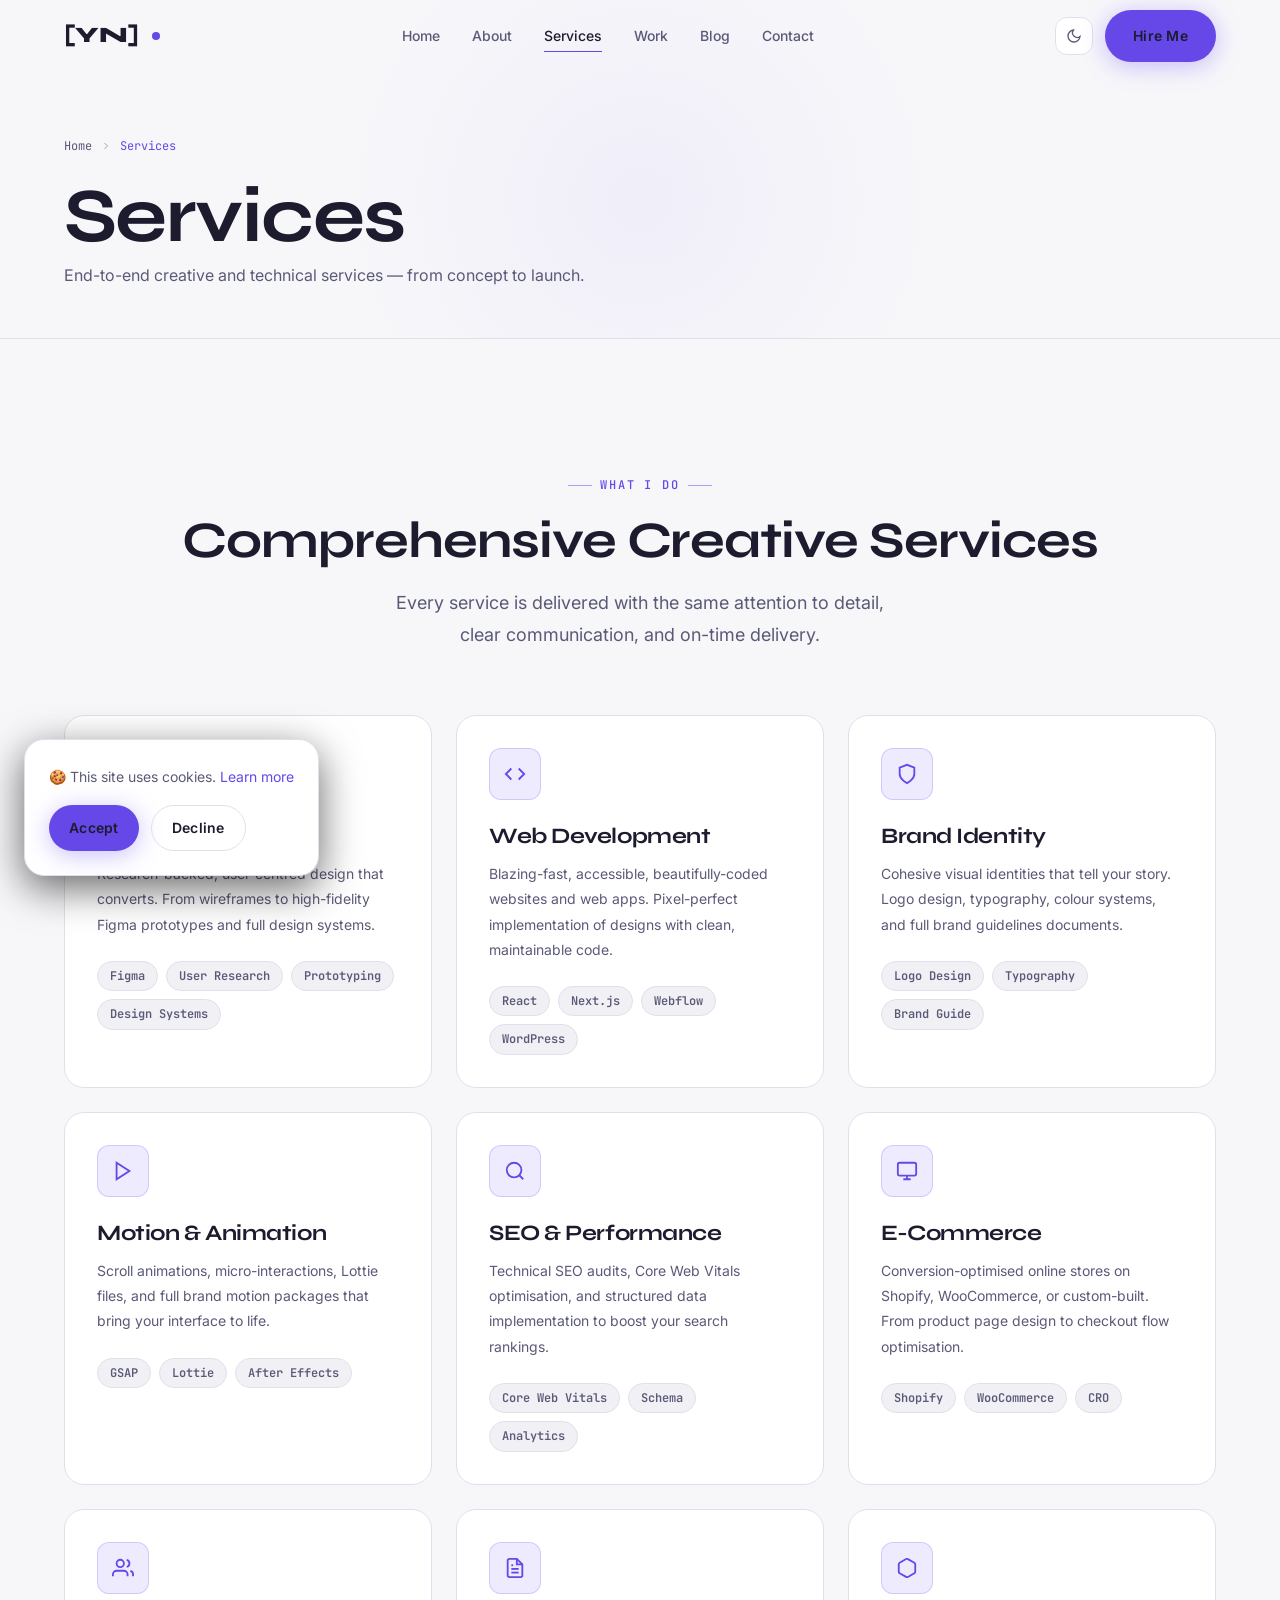
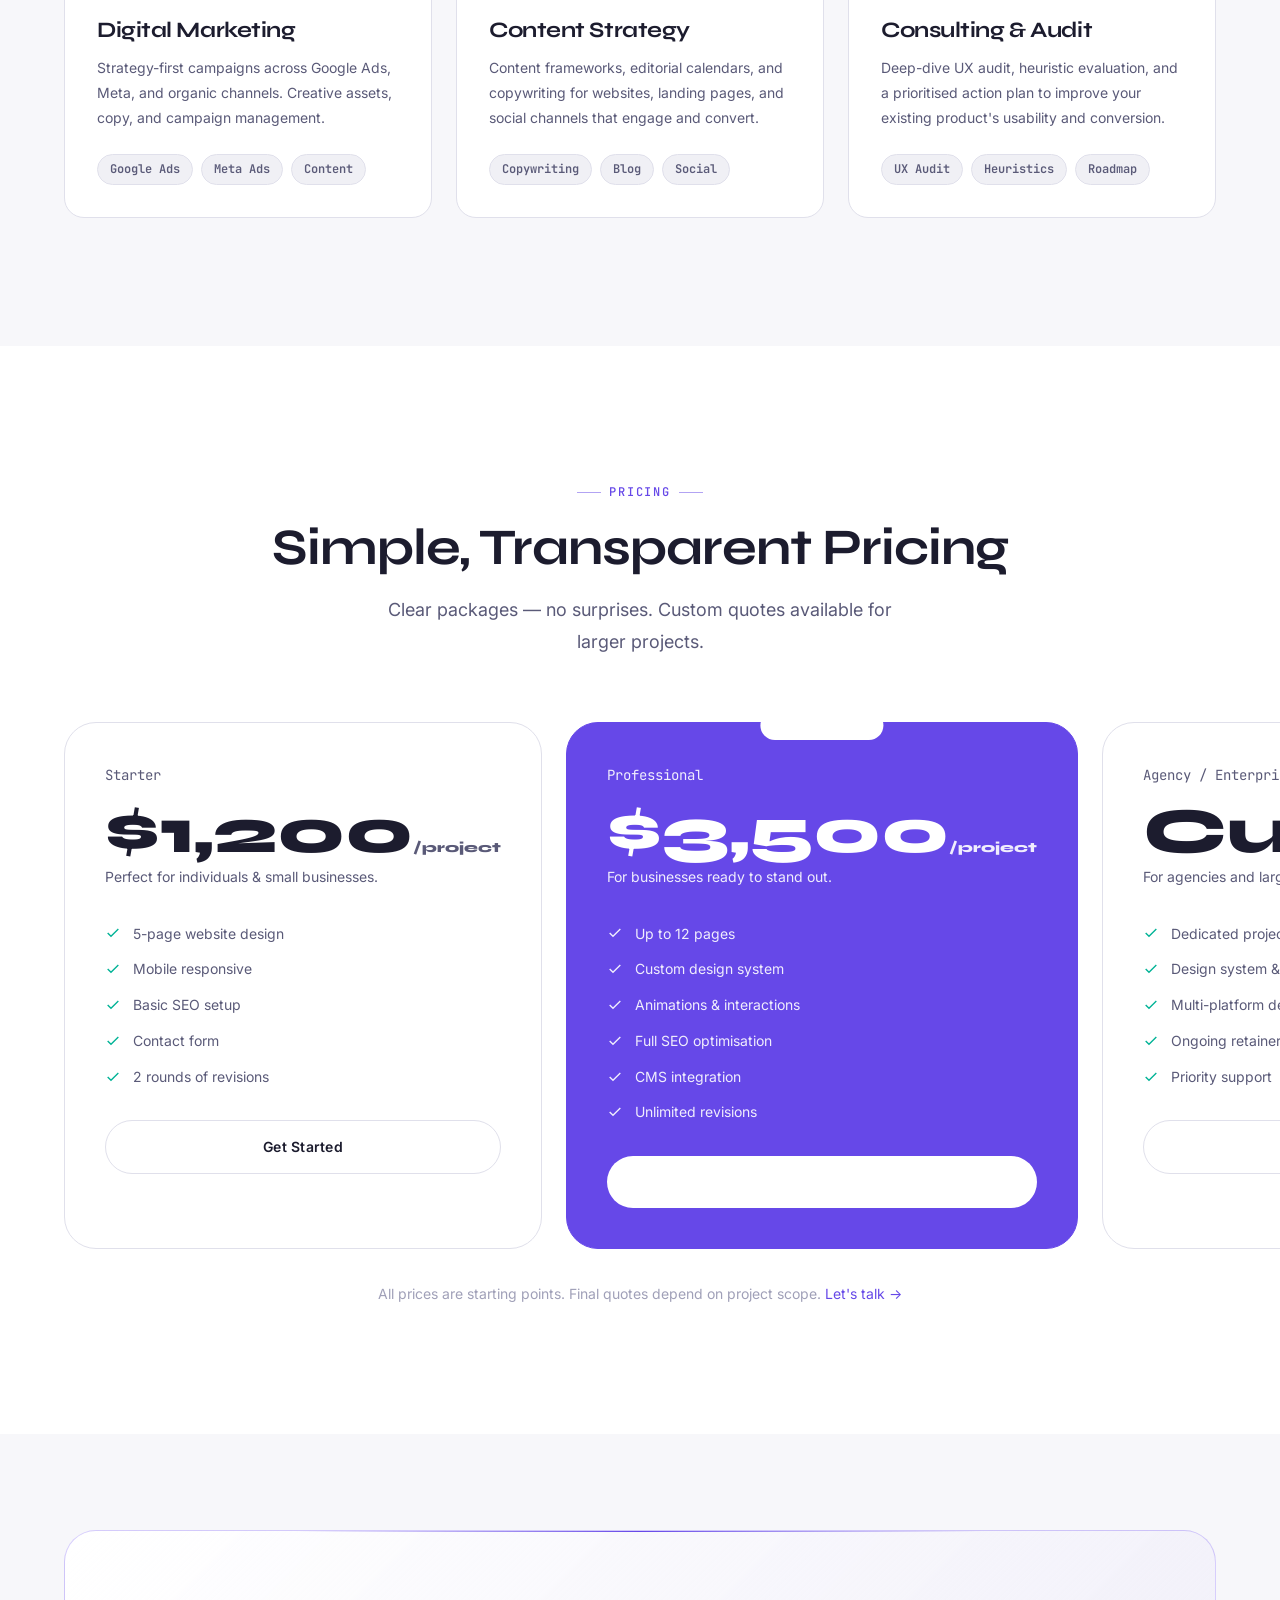
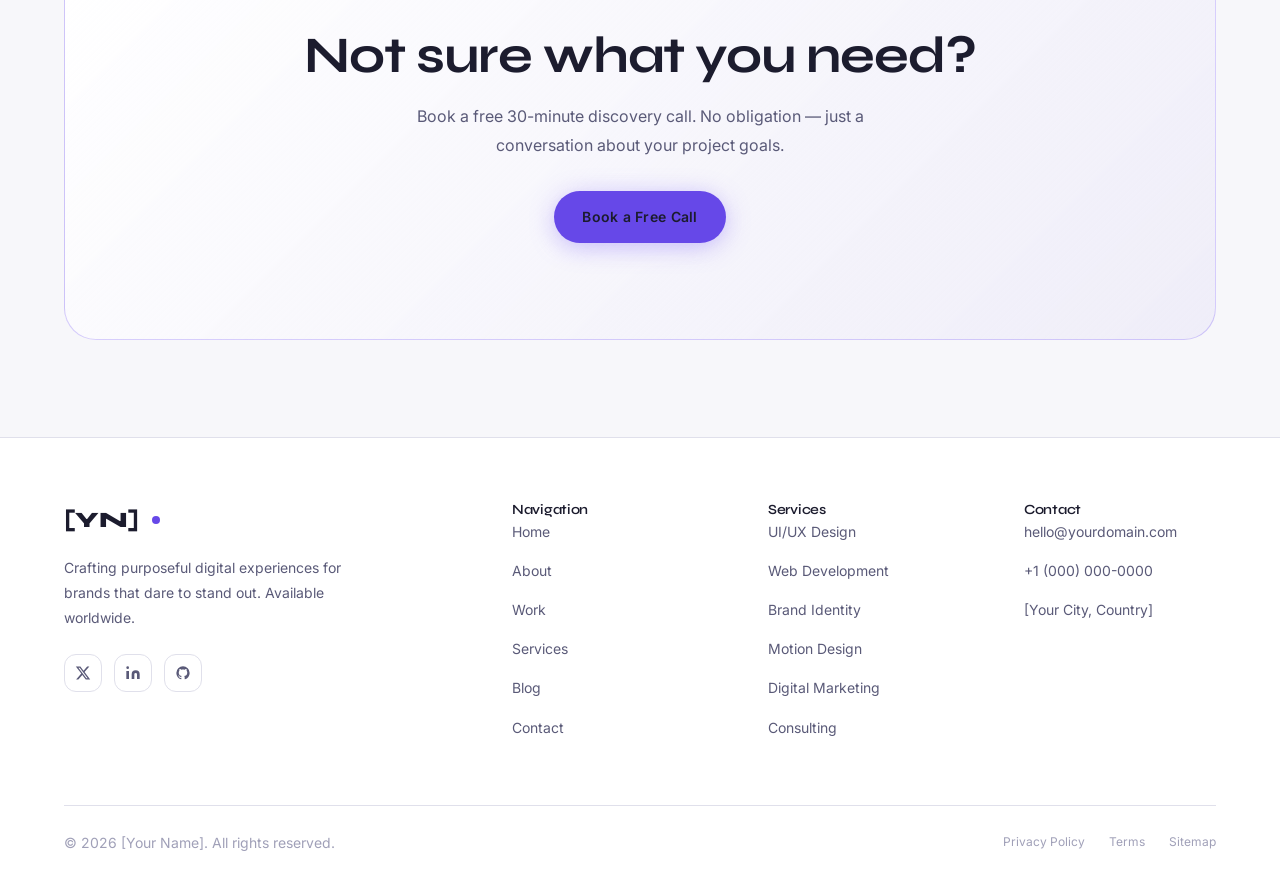
==== portfolio-pro-template/services.html @ 68555984 "initial web" ====
<!DOCTYPE html>
<html lang="en" data-theme="default">
<head>
  <meta charset="UTF-8" />
  <meta name="viewport" content="width=device-width, initial-scale=1.0" />
  <meta name="theme-color" content="#0C0C0F" />
  <link rel="icon" type="image/png" href="assets/images/logo/favicon.png" />
  <link rel="preconnect" href="https://fonts.googleapis.com" />
  <link rel="preconnect" href="https://fonts.gstatic.com" crossorigin />
  <link rel="stylesheet" href="https://fonts.googleapis.com/css2?family=Syne:wght@400;500;600;700;800&family=Inter:wght@300;400;500;600&family=JetBrains+Mono:wght@400;500&display=swap" />
  <link rel="stylesheet" href="assets/css/style.css" />
  <link rel="stylesheet" href="assets/css/animations.css" />
  <link rel="stylesheet" href="assets/css/dark-mode.css" />
  <link rel="stylesheet" href="assets/css/themes.css" />
  <link rel="stylesheet" href="assets/css/responsive.css" />
  <meta name="description" content="Explore the design and development services offered by [Your Name], including UI/UX, web development, branding, and more." />
  <title>Services — [Your Name] | Freelance Designer</title>
</head>
<body>
  <!-- ══ PRELOADER ══ -->
  <div id="preloader" aria-hidden="true">
    <div class="preloader-inner">
      <div class="preloader-logo">[YN]<span style="color:var(--clr-accent)">.</span></div>
      <div class="preloader-bar-wrap"><div class="preloader-bar"></div></div>
    </div>
  </div>
  <div class="cursor-dot" aria-hidden="true"></div>
  <div class="cursor-ring" aria-hidden="true"></div>
  <!-- ══ NAVBAR ══ -->
  <header id="navbar" role="banner">
    <div class="container nav-inner">
      <a href="index.html" class="nav-logo" aria-label="Home">
        <img src="assets/images/logo/logo.svg" alt="Logo" onerror="this.style.display='none'" />[YN]<span class="logo-dot"></span>
      </a>
      <nav class="nav-links" aria-label="Primary">
        <a href="index.html">Home</a>
        <a href="about.html">About</a>
        <a href="services.html" class="active">Services</a>
        <a href="projects.html">Work</a>
        <a href="blog.html">Blog</a>
        <a href="contact.html">Contact</a>
      </nav>
      <div class="nav-actions">
        <button class="theme-icon-btn" aria-label="Toggle dark mode" data-darkmode-toggle>
          <svg class="icon-sun" viewBox="0 0 24 24" fill="none" stroke="currentColor" stroke-width="2"><circle cx="12" cy="12" r="5"/><path d="M12 1v2M12 21v2M4.22 4.22l1.42 1.42M18.36 18.36l1.42 1.42M1 12h2M21 12h2M4.22 19.78l1.42-1.42M18.36 5.64l1.42-1.42"/></svg>
          <svg class="icon-moon" viewBox="0 0 24 24" fill="none" stroke="currentColor" stroke-width="2"><path d="M21 12.79A9 9 0 1111.21 3 7 7 0 0021 12.79z"/></svg>
        </button>
        <a href="contact.html" class="btn btn-primary">Hire Me</a>
        <button class="nav-hamburger" aria-label="Toggle menu" aria-expanded="false"><span></span><span></span><span></span></button>
      </div>
    </div>
  </header>
  <nav class="nav-mobile" aria-label="Mobile">
    <a href="index.html">Home</a><a href="about.html">About</a><a href="services.html">Services</a><a href="projects.html">Work</a><a href="blog.html">Blog</a><a href="contact.html">Contact</a>
    <a href="contact.html" class="btn btn-primary mt-4">Hire Me →</a>
  </nav>
  <main id="main-content">
    <section class="page-header"><div class="container page-header-inner">
      <div class="breadcrumb"><a href="index.html">Home</a><svg width="12" height="12" viewBox="0 0 24 24" fill="none" stroke="currentColor" stroke-width="2"><path d="M9 18l6-6-6-6"/></svg><span>Services</span></div>
      <h1 data-animate="fade-up">Services</h1>
      <p data-animate="fade-up" data-delay="100">End-to-end creative and technical services — from concept to launch.</p>
    </div></section>

    <section class="section"><div class="container">
      <div class="section-header" data-animate="fade-up">
        <div class="eyebrow">What I Do</div>
        <h2>Comprehensive Creative Services</h2>
        <p>Every service is delivered with the same attention to detail, clear communication, and on-time delivery.</p>
      </div>

      <div class="services-grid" data-stagger>
        <!-- Service 1 -->
        <div class="service-card">
          <div class="service-icon"><svg viewBox="0 0 24 24" fill="none" stroke="currentColor" stroke-width="2"><rect x="3" y="3" width="18" height="18" rx="2"/><path d="M3 9h18M9 21V9"/></svg></div>
          <h3>UI/UX Design</h3>
          <p>Research-backed, user-centred design that converts. From wireframes to high-fidelity Figma prototypes and full design systems.</p>
          <div class="service-tech-list"><span class="badge">Figma</span><span class="badge">User Research</span><span class="badge">Prototyping</span><span class="badge">Design Systems</span></div>
        </div>
        <!-- Service 2 -->
        <div class="service-card">
          <div class="service-icon"><svg viewBox="0 0 24 24" fill="none" stroke="currentColor" stroke-width="2"><polyline points="16 18 22 12 16 6"/><polyline points="8 6 2 12 8 18"/></svg></div>
          <h3>Web Development</h3>
          <p>Blazing-fast, accessible, beautifully-coded websites and web apps. Pixel-perfect implementation of designs with clean, maintainable code.</p>
          <div class="service-tech-list"><span class="badge">React</span><span class="badge">Next.js</span><span class="badge">Webflow</span><span class="badge">WordPress</span></div>
        </div>
        <!-- Service 3 -->
        <div class="service-card">
          <div class="service-icon"><svg viewBox="0 0 24 24" fill="none" stroke="currentColor" stroke-width="2"><path d="M12 22s8-4 8-10V5l-8-3-8 3v7c0 6 8 10 8 10z"/></svg></div>
          <h3>Brand Identity</h3>
          <p>Cohesive visual identities that tell your story. Logo design, typography, colour systems, and full brand guidelines documents.</p>
          <div class="service-tech-list"><span class="badge">Logo Design</span><span class="badge">Typography</span><span class="badge">Brand Guide</span></div>
        </div>
        <!-- Service 4 -->
        <div class="service-card">
          <div class="service-icon"><svg viewBox="0 0 24 24" fill="none" stroke="currentColor" stroke-width="2"><polygon points="5 3 19 12 5 21 5 3"/></svg></div>
          <h3>Motion &amp; Animation</h3>
          <p>Scroll animations, micro-interactions, Lottie files, and full brand motion packages that bring your interface to life.</p>
          <div class="service-tech-list"><span class="badge">GSAP</span><span class="badge">Lottie</span><span class="badge">After Effects</span></div>
        </div>
        <!-- Service 5 -->
        <div class="service-card">
          <div class="service-icon"><svg viewBox="0 0 24 24" fill="none" stroke="currentColor" stroke-width="2"><circle cx="11" cy="11" r="8"/><line x1="21" y1="21" x2="16.65" y2="16.65"/></svg></div>
          <h3>SEO &amp; Performance</h3>
          <p>Technical SEO audits, Core Web Vitals optimisation, and structured data implementation to boost your search rankings.</p>
          <div class="service-tech-list"><span class="badge">Core Web Vitals</span><span class="badge">Schema</span><span class="badge">Analytics</span></div>
        </div>
        <!-- Service 6 -->
        <div class="service-card">
          <div class="service-icon"><svg viewBox="0 0 24 24" fill="none" stroke="currentColor" stroke-width="2"><rect x="2" y="3" width="20" height="14" rx="2"/><line x1="8" y1="21" x2="16" y2="21"/><line x1="12" y1="17" x2="12" y2="21"/></svg></div>
          <h3>E-Commerce</h3>
          <p>Conversion-optimised online stores on Shopify, WooCommerce, or custom-built. From product page design to checkout flow optimisation.</p>
          <div class="service-tech-list"><span class="badge">Shopify</span><span class="badge">WooCommerce</span><span class="badge">CRO</span></div>
        </div>
        <!-- Service 7 -->
        <div class="service-card">
          <div class="service-icon"><svg viewBox="0 0 24 24" fill="none" stroke="currentColor" stroke-width="2"><path d="M17 21v-2a4 4 0 00-4-4H5a4 4 0 00-4 4v2"/><circle cx="9" cy="7" r="4"/><path d="M23 21v-2a4 4 0 00-3-3.87"/><path d="M16 3.13a4 4 0 010 7.75"/></svg></div>
          <h3>Digital Marketing</h3>
          <p>Strategy-first campaigns across Google Ads, Meta, and organic channels. Creative assets, copy, and campaign management.</p>
          <div class="service-tech-list"><span class="badge">Google Ads</span><span class="badge">Meta Ads</span><span class="badge">Content</span></div>
        </div>
        <!-- Service 8 -->
        <div class="service-card">
          <div class="service-icon"><svg viewBox="0 0 24 24" fill="none" stroke="currentColor" stroke-width="2"><path d="M14 2H6a2 2 0 00-2 2v16a2 2 0 002 2h12a2 2 0 002-2V8z"/><polyline points="14 2 14 8 20 8"/><line x1="16" y1="13" x2="8" y2="13"/><line x1="16" y1="17" x2="8" y2="17"/><polyline points="10 9 9 9 8 9"/></svg></div>
          <h3>Content Strategy</h3>
          <p>Content frameworks, editorial calendars, and copywriting for websites, landing pages, and social channels that engage and convert.</p>
          <div class="service-tech-list"><span class="badge">Copywriting</span><span class="badge">Blog</span><span class="badge">Social</span></div>
        </div>
        <!-- Service 9 -->
        <div class="service-card">
          <div class="service-icon"><svg viewBox="0 0 24 24" fill="none" stroke="currentColor" stroke-width="2"><path d="M21 16V8a2 2 0 00-1-1.73l-7-4a2 2 0 00-2 0l-7 4A2 2 0 003 8v8a2 2 0 001 1.73l7 4a2 2 0 002 0l7-4A2 2 0 0021 16z"/></svg></div>
          <h3>Consulting &amp; Audit</h3>
          <p>Deep-dive UX audit, heuristic evaluation, and a prioritised action plan to improve your existing product's usability and conversion.</p>
          <div class="service-tech-list"><span class="badge">UX Audit</span><span class="badge">Heuristics</span><span class="badge">Roadmap</span></div>
        </div>
      </div>
    </div></section>

    <!-- Pricing -->
    <section class="section" style="background:var(--clr-surface);" aria-labelledby="pricing-heading">
      <div class="container">
        <div class="section-header" data-animate="fade-up">
          <div class="eyebrow">Pricing</div>
          <h2 id="pricing-heading">Simple, Transparent Pricing</h2>
          <p>Clear packages — no surprises. Custom quotes available for larger projects.</p>
        </div>
        <div class="pricing-grid" data-stagger>
          <!-- Starter -->
          <div class="pricing-card">
            <p class="pricing-plan">Starter</p>
            <div class="price">$1,200<span class="price-period">/project</span></div>
            <p class="price-desc">Perfect for individuals &amp; small businesses.</p>
            <ul class="pricing-features">
              <li class="pricing-feature"><svg viewBox="0 0 24 24" fill="none" stroke="currentColor" stroke-width="2"><polyline points="20 6 9 17 4 12"/></svg>5-page website design</li>
              <li class="pricing-feature"><svg viewBox="0 0 24 24" fill="none" stroke="currentColor" stroke-width="2"><polyline points="20 6 9 17 4 12"/></svg>Mobile responsive</li>
              <li class="pricing-feature"><svg viewBox="0 0 24 24" fill="none" stroke="currentColor" stroke-width="2"><polyline points="20 6 9 17 4 12"/></svg>Basic SEO setup</li>
              <li class="pricing-feature"><svg viewBox="0 0 24 24" fill="none" stroke="currentColor" stroke-width="2"><polyline points="20 6 9 17 4 12"/></svg>Contact form</li>
              <li class="pricing-feature"><svg viewBox="0 0 24 24" fill="none" stroke="currentColor" stroke-width="2"><polyline points="20 6 9 17 4 12"/></svg>2 rounds of revisions</li>
            </ul>
            <a href="contact.html" class="btn btn-secondary w-full" style="justify-content:center;">Get Started</a>
          </div>
          <!-- Pro (featured) -->
          <div class="pricing-card pricing-card--featured">
            <span class="pricing-badge-popular">Most Popular</span>
            <p class="pricing-plan">Professional</p>
            <div class="price">$3,500<span class="price-period">/project</span></div>
            <p class="price-desc">For businesses ready to stand out.</p>
            <ul class="pricing-features">
              <li class="pricing-feature"><svg viewBox="0 0 24 24" fill="none" stroke="currentColor" stroke-width="2"><polyline points="20 6 9 17 4 12"/></svg>Up to 12 pages</li>
              <li class="pricing-feature"><svg viewBox="0 0 24 24" fill="none" stroke="currentColor" stroke-width="2"><polyline points="20 6 9 17 4 12"/></svg>Custom design system</li>
              <li class="pricing-feature"><svg viewBox="0 0 24 24" fill="none" stroke="currentColor" stroke-width="2"><polyline points="20 6 9 17 4 12"/></svg>Animations &amp; interactions</li>
              <li class="pricing-feature"><svg viewBox="0 0 24 24" fill="none" stroke="currentColor" stroke-width="2"><polyline points="20 6 9 17 4 12"/></svg>Full SEO optimisation</li>
              <li class="pricing-feature"><svg viewBox="0 0 24 24" fill="none" stroke="currentColor" stroke-width="2"><polyline points="20 6 9 17 4 12"/></svg>CMS integration</li>
              <li class="pricing-feature"><svg viewBox="0 0 24 24" fill="none" stroke="currentColor" stroke-width="2"><polyline points="20 6 9 17 4 12"/></svg>Unlimited revisions</li>
            </ul>
            <a href="contact.html" class="btn w-full" style="background:#fff;color:var(--clr-accent);justify-content:center;">Get Started</a>
          </div>
          <!-- Agency -->
          <div class="pricing-card">
            <p class="pricing-plan">Agency / Enterprise</p>
            <div class="price">Custom</div>
            <p class="price-desc">For agencies and large-scale projects.</p>
            <ul class="pricing-features">
              <li class="pricing-feature"><svg viewBox="0 0 24 24" fill="none" stroke="currentColor" stroke-width="2"><polyline points="20 6 9 17 4 12"/></svg>Dedicated project team</li>
              <li class="pricing-feature"><svg viewBox="0 0 24 24" fill="none" stroke="currentColor" stroke-width="2"><polyline points="20 6 9 17 4 12"/></svg>Design system &amp; docs</li>
              <li class="pricing-feature"><svg viewBox="0 0 24 24" fill="none" stroke="currentColor" stroke-width="2"><polyline points="20 6 9 17 4 12"/></svg>Multi-platform delivery</li>
              <li class="pricing-feature"><svg viewBox="0 0 24 24" fill="none" stroke="currentColor" stroke-width="2"><polyline points="20 6 9 17 4 12"/></svg>Ongoing retainer option</li>
              <li class="pricing-feature"><svg viewBox="0 0 24 24" fill="none" stroke="currentColor" stroke-width="2"><polyline points="20 6 9 17 4 12"/></svg>Priority support</li>
            </ul>
            <a href="contact.html" class="btn btn-secondary w-full" style="justify-content:center;">Contact Me</a>
          </div>
        </div>
        <p style="text-align:center;font-size:.875rem;color:var(--clr-text-faint);margin-top:2rem;">All prices are starting points. Final quotes depend on project scope. <a href="contact.html" style="color:var(--clr-accent);">Let's talk →</a></p>
      </div>
    </section>

    <section class="cta-section"><div class="container"><div class="cta-box" data-animate="fade-scale">
      <h2>Not sure what you need?</h2>
      <p>Book a free 30-minute discovery call. No obligation — just a conversation about your project goals.</p>
      <div class="btn-group" style="justify-content:center;"><a href="contact.html" class="btn btn-primary">Book a Free Call</a></div>
    </div></div></section>
  </main>
  <!-- ══ FOOTER ══ -->
  <footer role="contentinfo">
    <div class="container">
      <div class="footer-main">
        <div class="footer-brand">
          <a href="index.html" class="nav-logo" style="margin-bottom:.5rem;">[YN]<span class="logo-dot"></span></a>
          <p>Crafting purposeful digital experiences for brands that dare to stand out. Available worldwide.</p>
          <div class="footer-social">
            <a href="#" class="social-link" aria-label="Twitter"><svg viewBox="0 0 24 24" fill="currentColor"><path d="M18.244 2.25h3.308l-7.227 8.26 8.502 11.24H16.17l-5.214-6.817L4.99 21.75H1.68l7.73-8.835L1.254 2.25H8.08l4.713 6.231zm-1.161 17.52h1.833L7.084 4.126H5.117z"/></svg></a>
            <a href="#" class="social-link" aria-label="LinkedIn"><svg viewBox="0 0 24 24" fill="currentColor"><path d="M16 8a6 6 0 016 6v7h-4v-7a2 2 0 00-2-2 2 2 0 00-2 2v7h-4v-7a6 6 0 016-6zM2 9h4v12H2z"/><circle cx="4" cy="4" r="2"/></svg></a>
            <a href="#" class="social-link" aria-label="GitHub"><svg viewBox="0 0 24 24" fill="currentColor"><path d="M12 2A10 10 0 002 12c0 4.42 2.87 8.17 6.84 9.5.5.08.66-.23.66-.5v-1.69c-2.77.6-3.36-1.34-3.36-1.34-.46-1.16-1.11-1.47-1.11-1.47-.91-.62.07-.6.07-.6 1 .07 1.53 1.03 1.53 1.03.87 1.52 2.34 1.07 2.91.83.09-.65.35-1.09.63-1.34-2.22-.25-4.55-1.11-4.55-4.92 0-1.11.38-2 1.03-2.71-.1-.25-.45-1.29.1-2.64 0 0 .84-.27 2.75 1.02.79-.22 1.65-.33 2.5-.33.85 0 1.71.11 2.5.33 1.91-1.29 2.75-1.02 2.75-1.02.55 1.35.2 2.39.1 2.64.65.71 1.03 1.6 1.03 2.71 0 3.82-2.34 4.66-4.57 4.91.36.31.69.92.69 1.85V21c0 .27.16.59.67.5C19.14 20.16 22 16.42 22 12A10 10 0 0012 2z"/></svg></a>
          </div>
        </div>
        <div class="footer-col"><h4>Navigation</h4><ul class="footer-links">
          <li><a href="index.html">Home</a></li><li><a href="about.html">About</a></li>
          <li><a href="projects.html">Work</a></li><li><a href="services.html">Services</a></li>
          <li><a href="blog.html">Blog</a></li><li><a href="contact.html">Contact</a></li>
        </ul></div>
        <div class="footer-col"><h4>Services</h4><ul class="footer-links">
          <li><a href="services.html">UI/UX Design</a></li><li><a href="services.html">Web Development</a></li>
          <li><a href="services.html">Brand Identity</a></li><li><a href="services.html">Motion Design</a></li>
          <li><a href="services.html">Digital Marketing</a></li><li><a href="services.html">Consulting</a></li>
        </ul></div>
        <div class="footer-col"><h4>Contact</h4><ul class="footer-links">
          <li><a href="mailto:hello@yourdomain.com">hello@yourdomain.com</a></li>
          <li><a href="tel:+10000000000">+1 (000) 000-0000</a></li>
          <li><a href="#">[Your City, Country]</a></li>
        </ul></div>
      </div>
      <div class="footer-bottom">
        <p>&copy; <span id="footer-year"></span> [Your Name]. All rights reserved.</p>
        <div class="footer-bottom-links"><a href="#">Privacy Policy</a><a href="#">Terms</a><a href="#">Sitemap</a></div>
      </div>
    </div>
  </footer>
  <button id="back-to-top" aria-label="Scroll to top"><svg viewBox="0 0 24 24" fill="none" stroke="currentColor" stroke-width="2"><path d="M18 15l-6-6-6 6"/></svg></button>
  <div id="cookie-banner" role="dialog" aria-live="polite">
    <p>🍪 This site uses cookies. <a href="#" style="color:var(--clr-accent)">Learn more</a></p>
    <div class="cookie-actions">
      <button id="cookie-accept" class="btn btn-primary" style="padding:10px 20px;">Accept</button>
      <button id="cookie-reject" class="btn btn-secondary" style="padding:10px 20px;">Decline</button>
    </div>
  </div>
  <script src="assets/js/darkmode.js"></script>
  <script src="assets/js/main.js"></script>
  <script src="assets/js/portfolio-filter.js"></script>
  <script src="assets/js/slider.js"></script>
  <script src="assets/js/contact-form.js"></script>
  <script>document.getElementById('footer-year').textContent = new Date().getFullYear();</script>
</body>
</html>
---- portfolio-pro-template/assets/css/style.css ----
/* ============================================================
   PORTFOLIO PRO TEMPLATE — style.css
   Core styles: variables, reset, layout, components, sections
   ============================================================ */

/* ── Google Fonts import ── */
@import url('https://fonts.googleapis.com/css2?family=Syne:wght@400;500;600;700;800&family=Inter:wght@300;400;500;600&family=JetBrains+Mono:wght@400;500&display=swap');

/* ── CSS Custom Properties (Design Tokens) ── */
:root {
  /* Brand Palette */
  --clr-bg:          #0C0C0F;
  --clr-surface:     #131317;
  --clr-surface-2:   #1A1A20;
  --clr-border:      #242430;
  --clr-accent:      #7B5EF6;
  --clr-accent-2:    #5BE8C8;
  --clr-accent-glow: rgba(123, 94, 246, 0.25);
  --clr-text:        #E8E8F0;
  --clr-text-muted:  #7A7A90;
  --clr-text-faint:  #3E3E52;
  --clr-white:       #FFFFFF;

  /* Typography */
  --font-display: 'Syne', sans-serif;
  --font-body:    'Inter', sans-serif;
  --font-mono:    'JetBrains Mono', monospace;

  /* Type Scale */
  --fs-xs:   0.75rem;
  --fs-sm:   0.875rem;
  --fs-base: 1rem;
  --fs-md:   1.125rem;
  --fs-lg:   1.375rem;
  --fs-xl:   1.75rem;
  --fs-2xl:  2.25rem;
  --fs-3xl:  3rem;
  --fs-4xl:  4rem;
  --fs-5xl:  5.5rem;

  /* Spacing */
  --sp-1:  0.25rem;
  --sp-2:  0.5rem;
  --sp-3:  0.75rem;
  --sp-4:  1rem;
  --sp-6:  1.5rem;
  --sp-8:  2rem;
  --sp-10: 2.5rem;
  --sp-12: 3rem;
  --sp-16: 4rem;
  --sp-20: 5rem;
  --sp-24: 6rem;
  --sp-32: 8rem;

  /* Radius */
  --radius-sm: 6px;
  --radius-md: 12px;
  --radius-lg: 20px;
  --radius-xl: 32px;
  --radius-full: 9999px;

  /* Shadows */
  --shadow-sm:    0 1px 3px rgba(0,0,0,.4);
  --shadow-md:    0 4px 16px rgba(0,0,0,.5);
  --shadow-lg:    0 12px 40px rgba(0,0,0,.6);
  --shadow-glow:  0 0 40px var(--clr-accent-glow);
  --shadow-card:  0 2px 0 var(--clr-border), 0 8px 32px rgba(0,0,0,.4);

  /* Transitions */
  --ease-out:   cubic-bezier(0.16, 1, 0.3, 1);
  --ease-in:    cubic-bezier(0.4, 0, 1, 1);
  --ease-inout: cubic-bezier(0.65, 0, 0.35, 1);
  --dur-fast:   150ms;
  --dur-med:    300ms;
  --dur-slow:   500ms;

  /* Layout */
  --max-w:    1200px;
  --max-w-sm: 760px;
  --nav-h:    72px;
}

/* ── Reset & Base ── */
*, *::before, *::after { box-sizing: border-box; margin: 0; padding: 0; }

html {
  scroll-behavior: smooth;
  font-size: 16px;
  -webkit-text-size-adjust: 100%;
}

body {
  background-color: var(--clr-bg);
  color: var(--clr-text);
  font-family: var(--font-body);
  font-size: var(--fs-base);
  line-height: 1.7;
  overflow-x: hidden;
  -webkit-font-smoothing: antialiased;
  -moz-osx-font-smoothing: grayscale;
}

img, video, svg { display: block; max-width: 100%; }
a { color: inherit; text-decoration: none; }
ul, ol { list-style: none; }
button, input, textarea, select { font: inherit; }
button { cursor: pointer; border: none; background: none; }

/* ── Typography Utilities ── */
h1, h2, h3, h4, h5, h6 {
  font-family: var(--font-display);
  font-weight: 700;
  line-height: 1.15;
  letter-spacing: -0.02em;
  color: var(--clr-white);
}

h1 { font-size: clamp(var(--fs-3xl), 6vw, var(--fs-5xl)); }
h2 { font-size: clamp(var(--fs-2xl), 4vw, var(--fs-4xl)); }
h3 { font-size: clamp(var(--fs-xl), 2.5vw, var(--fs-2xl)); }
h4 { font-size: var(--fs-lg); }
h5 { font-size: var(--fs-md); }
h6 { font-size: var(--fs-base); }

p { color: var(--clr-text-muted); line-height: 1.8; }

/* ── Layout Helpers ── */
.container {
  width: 100%;
  max-width: var(--max-w);
  margin-inline: auto;
  padding-inline: var(--sp-6);
}

.container--sm {
  max-width: var(--max-w-sm);
}

.section {
  padding-block: var(--sp-32);
}

.section--sm {
  padding-block: var(--sp-20);
}

.grid-2 {
  display: grid;
  grid-template-columns: repeat(2, 1fr);
  gap: var(--sp-8);
}

.grid-3 {
  display: grid;
  grid-template-columns: repeat(3, 1fr);
  gap: var(--sp-6);
}

.grid-4 {
  display: grid;
  grid-template-columns: repeat(4, 1fr);
  gap: var(--sp-6);
}

.flex { display: flex; }
.flex-center { display: flex; align-items: center; justify-content: center; }
.flex-between { display: flex; align-items: center; justify-content: space-between; }
.flex-gap { display: flex; gap: var(--sp-4); }
.flex-col { display: flex; flex-direction: column; }

.sr-only {
  position: absolute;
  width: 1px; height: 1px;
  padding: 0; margin: -1px;
  overflow: hidden;
  clip: rect(0,0,0,0);
  white-space: nowrap;
  border: 0;
}

/* ── Section Header ── */
.section-header {
  text-align: center;
  margin-bottom: var(--sp-16);
}

.section-header .eyebrow {
  display: inline-flex;
  align-items: center;
  gap: var(--sp-2);
  font-family: var(--font-mono);
  font-size: var(--fs-xs);
  font-weight: 500;
  text-transform: uppercase;
  letter-spacing: 0.15em;
  color: var(--clr-accent);
  margin-bottom: var(--sp-4);
}

.section-header .eyebrow::before,
.section-header .eyebrow::after {
  content: '';
  display: block;
  width: 24px;
  height: 1px;
  background: var(--clr-accent);
  opacity: 0.5;
}

.section-header h2 {
  margin-bottom: var(--sp-4);
}

.section-header p {
  max-width: 520px;
  margin-inline: auto;
  font-size: var(--fs-md);
}

/* ── Accent Text & Gradient ── */
.text-accent { color: var(--clr-accent); }
.text-muted  { color: var(--clr-text-muted); }

.gradient-text {
  background: linear-gradient(135deg, var(--clr-accent) 0%, var(--clr-accent-2) 100%);
  -webkit-background-clip: text;
  -webkit-text-fill-color: transparent;
  background-clip: text;
}

/* ── Buttons ── */
.btn {
  display: inline-flex;
  align-items: center;
  gap: var(--sp-2);
  padding: 14px 28px;
  border-radius: var(--radius-full);
  font-family: var(--font-body);
  font-size: var(--fs-sm);
  font-weight: 600;
  letter-spacing: 0.02em;
  transition: all var(--dur-med) var(--ease-out);
  white-space: nowrap;
}

.btn-primary {
  background: var(--clr-accent);
  color: var(--clr-white);
  box-shadow: 0 4px 24px rgba(123, 94, 246, 0.4);
}

.btn-primary:hover {
  background: #9178f8;
  box-shadow: 0 6px 32px rgba(123, 94, 246, 0.6);
  transform: translateY(-2px);
}

.btn-secondary {
  background: transparent;
  color: var(--clr-text);
  border: 1px solid var(--clr-border);
}

.btn-secondary:hover {
  border-color: var(--clr-accent);
  color: var(--clr-accent);
  background: var(--clr-accent-glow);
  transform: translateY(-2px);
}

.btn-ghost {
  background: transparent;
  color: var(--clr-text-muted);
  padding: 10px 20px;
}

.btn-ghost:hover { color: var(--clr-accent); }

.btn svg { width: 16px; height: 16px; flex-shrink: 0; }

.btn-group {
  display: flex;
  align-items: center;
  gap: var(--sp-3);
  flex-wrap: wrap;
}

/* ── Badge / Tag ── */
.badge {
  display: inline-block;
  padding: 4px 12px;
  border-radius: var(--radius-full);
  font-size: var(--fs-xs);
  font-weight: 600;
  font-family: var(--font-mono);
  background: var(--clr-surface-2);
  border: 1px solid var(--clr-border);
  color: var(--clr-text-muted);
}

.badge-accent {
  background: rgba(123, 94, 246, 0.12);
  border-color: rgba(123, 94, 246, 0.3);
  color: var(--clr-accent);
}

.badge-teal {
  background: rgba(91, 232, 200, 0.1);
  border-color: rgba(91, 232, 200, 0.3);
  color: var(--clr-accent-2);
}

/* ── Cards ── */
.card {
  background: var(--clr-surface);
  border: 1px solid var(--clr-border);
  border-radius: var(--radius-lg);
  overflow: hidden;
  transition: transform var(--dur-med) var(--ease-out),
              border-color var(--dur-med),
              box-shadow var(--dur-med);
}

.card:hover {
  transform: translateY(-4px);
  border-color: rgba(123, 94, 246, 0.4);
  box-shadow: var(--shadow-glow), var(--shadow-lg);
}

.card-body {
  padding: var(--sp-8);
}

.card-image {
  width: 100%;
  aspect-ratio: 16 / 10;
  object-fit: cover;
}

/* ── Divider ── */
.divider {
  width: 100%;
  height: 1px;
  background: var(--clr-border);
  margin-block: var(--sp-16);
}

.divider-sm { margin-block: var(--sp-8); }

/* ── Navigation ── */
#navbar {
  position: fixed;
  top: 0;
  left: 0;
  right: 0;
  z-index: 1000;
  height: var(--nav-h);
  display: flex;
  align-items: center;
  transition: background var(--dur-med), box-shadow var(--dur-med), backdrop-filter var(--dur-med);
}

#navbar.scrolled {
  background: rgba(12, 12, 15, 0.85);
  backdrop-filter: blur(20px);
  -webkit-backdrop-filter: blur(20px);
  box-shadow: 0 1px 0 var(--clr-border);
}

.nav-inner {
  display: flex;
  align-items: center;
  justify-content: space-between;
  width: 100%;
}

.nav-logo {
  display: flex;
  align-items: center;
  gap: var(--sp-3);
  font-family: var(--font-display);
  font-size: var(--fs-lg);
  font-weight: 800;
  color: var(--clr-white);
  letter-spacing: -0.03em;
}

.nav-logo img {
  height: 36px;
  width: auto;
}

.nav-logo .logo-dot {
  width: 8px;
  height: 8px;
  border-radius: 50%;
  background: var(--clr-accent);
  margin-left: 2px;
}

.nav-links {
  display: flex;
  align-items: center;
  gap: var(--sp-8);
}

.nav-links a {
  font-size: var(--fs-sm);
  font-weight: 500;
  color: var(--clr-text-muted);
  position: relative;
  transition: color var(--dur-fast);
}

.nav-links a::after {
  content: '';
  position: absolute;
  bottom: -4px;
  left: 0;
  width: 0;
  height: 1px;
  background: var(--clr-accent);
  transition: width var(--dur-med) var(--ease-out);
}

.nav-links a:hover,
.nav-links a.active {
  color: var(--clr-white);
}

.nav-links a:hover::after,
.nav-links a.active::after {
  width: 100%;
}

.nav-actions {
  display: flex;
  align-items: center;
  gap: var(--sp-3);
}

/* Hamburger */
.nav-hamburger {
  display: none;
  flex-direction: column;
  gap: 5px;
  width: 28px;
  cursor: pointer;
}

.nav-hamburger span {
  display: block;
  height: 2px;
  background: var(--clr-text);
  border-radius: 2px;
  transition: transform var(--dur-med) var(--ease-out),
              opacity var(--dur-fast),
              width var(--dur-med);
}

.nav-hamburger.active span:nth-child(1) {
  transform: translateY(7px) rotate(45deg);
}
.nav-hamburger.active span:nth-child(2) {
  opacity: 0;
  width: 0;
}
.nav-hamburger.active span:nth-child(3) {
  transform: translateY(-7px) rotate(-45deg);
}

/* Mobile nav overlay */
.nav-mobile {
  display: none;
  position: fixed;
  top: var(--nav-h);
  left: 0; right: 0; bottom: 0;
  background: rgba(12, 12, 15, 0.98);
  backdrop-filter: blur(20px);
  z-index: 999;
  flex-direction: column;
  align-items: center;
  justify-content: center;
  gap: var(--sp-8);
  opacity: 0;
  pointer-events: none;
  transition: opacity var(--dur-med);
}

.nav-mobile.open {
  display: flex;
  opacity: 1;
  pointer-events: auto;
}

.nav-mobile a {
  font-family: var(--font-display);
  font-size: var(--fs-2xl);
  font-weight: 700;
  color: var(--clr-text-muted);
  transition: color var(--dur-fast);
}

.nav-mobile a:hover { color: var(--clr-white); }

/* ── Hero Section ── */
.hero {
  position: relative;
  min-height: 100svh;
  display: flex;
  align-items: center;
  padding-top: var(--nav-h);
  overflow: hidden;
}

.hero-bg {
  position: absolute;
  inset: 0;
  background:
    radial-gradient(ellipse 80% 60% at 60% 30%, rgba(123, 94, 246, 0.15) 0%, transparent 60%),
    radial-gradient(ellipse 50% 40% at 10% 80%, rgba(91, 232, 200, 0.08) 0%, transparent 50%);
  pointer-events: none;
}

.hero-grid-overlay {
  position: absolute;
  inset: 0;
  background-image:
    linear-gradient(var(--clr-border) 1px, transparent 1px),
    linear-gradient(90deg, var(--clr-border) 1px, transparent 1px);
  background-size: 60px 60px;
  opacity: 0.25;
  pointer-events: none;
  mask-image: radial-gradient(ellipse 70% 60% at 60% 30%, black 0%, transparent 80%);
}

.hero-inner {
  position: relative;
  z-index: 1;
  display: grid;
  grid-template-columns: 1fr 1fr;
  align-items: center;
  gap: var(--sp-16);
  min-height: calc(100svh - var(--nav-h));
  padding-block: var(--sp-24);
}

.hero-content {}

.hero-status {
  display: inline-flex;
  align-items: center;
  gap: var(--sp-2);
  padding: 8px 16px;
  border-radius: var(--radius-full);
  background: var(--clr-surface);
  border: 1px solid var(--clr-border);
  font-size: var(--fs-xs);
  font-family: var(--font-mono);
  color: var(--clr-text-muted);
  margin-bottom: var(--sp-6);
}

.hero-status .dot {
  width: 7px;
  height: 7px;
  border-radius: 50%;
  background: #22c55e;
  animation: pulse-dot 2s infinite;
}

@keyframes pulse-dot {
  0%, 100% { opacity: 1; transform: scale(1); }
  50% { opacity: 0.5; transform: scale(0.8); }
}

.hero-title {
  font-size: clamp(2.5rem, 7vw, 5.5rem);
  font-family: var(--font-display);
  font-weight: 800;
  line-height: 1.05;
  letter-spacing: -0.03em;
  color: var(--clr-white);
  margin-bottom: var(--sp-6);
}

.hero-title .line { display: block; }

.hero-title .line-accent {
  display: inline-block;
  position: relative;
}

.hero-desc {
  font-size: var(--fs-md);
  color: var(--clr-text-muted);
  max-width: 480px;
  line-height: 1.75;
  margin-bottom: var(--sp-10);
}

.hero-tags {
  display: flex;
  flex-wrap: wrap;
  gap: var(--sp-2);
  margin-bottom: var(--sp-10);
}

.hero-cta {}

.hero-social {
  display: flex;
  align-items: center;
  gap: var(--sp-4);
  margin-top: var(--sp-12);
}

.hero-social .label {
  font-size: var(--fs-xs);
  font-family: var(--font-mono);
  color: var(--clr-text-faint);
  text-transform: uppercase;
  letter-spacing: 0.1em;
}

.social-link {
  display: flex;
  align-items: center;
  justify-content: center;
  width: 38px;
  height: 38px;
  border-radius: var(--radius-md);
  background: var(--clr-surface);
  border: 1px solid var(--clr-border);
  color: var(--clr-text-muted);
  transition: all var(--dur-med) var(--ease-out);
}

.social-link:hover {
  border-color: var(--clr-accent);
  color: var(--clr-accent);
  transform: translateY(-2px);
}

.social-link svg { width: 16px; height: 16px; }

/* Hero Visual */
.hero-visual {
  position: relative;
  display: flex;
  align-items: center;
  justify-content: center;
}

.hero-image-wrap {
  position: relative;
  width: 100%;
  max-width: 480px;
}

.hero-image-wrap .main-image {
  width: 100%;
  aspect-ratio: 4 / 5;
  object-fit: cover;
  border-radius: var(--radius-xl);
  border: 1px solid var(--clr-border);
  display: block;
}

.hero-float-card {
  position: absolute;
  background: var(--clr-surface);
  border: 1px solid var(--clr-border);
  border-radius: var(--radius-md);
  padding: var(--sp-4) var(--sp-6);
  backdrop-filter: blur(16px);
  box-shadow: var(--shadow-md);
  animation: float 4s ease-in-out infinite;
}

.hero-float-card--top {
  top: -20px;
  right: -30px;
  animation-delay: 0s;
}

.hero-float-card--bottom {
  bottom: -20px;
  left: -30px;
  animation-delay: 2s;
}

@keyframes float {
  0%, 100% { transform: translateY(0); }
  50% { transform: translateY(-10px); }
}

.float-card-stat {
  font-family: var(--font-display);
  font-size: var(--fs-xl);
  font-weight: 700;
  color: var(--clr-white);
  line-height: 1;
}

.float-card-label {
  font-size: var(--fs-xs);
  color: var(--clr-text-muted);
  margin-top: 4px;
}

/* ── Scrolling Marquee / Ticker ── */
.marquee-section {
  padding-block: var(--sp-6);
  border-top: 1px solid var(--clr-border);
  border-bottom: 1px solid var(--clr-border);
  overflow: hidden;
}

.marquee-track {
  display: flex;
  gap: var(--sp-12);
  width: max-content;
  animation: marquee 28s linear infinite;
}

.marquee-track:hover { animation-play-state: paused; }

@keyframes marquee {
  0% { transform: translateX(0); }
  100% { transform: translateX(-50%); }
}

.marquee-item {
  display: flex;
  align-items: center;
  gap: var(--sp-3);
  font-family: var(--font-mono);
  font-size: var(--fs-xs);
  font-weight: 500;
  color: var(--clr-text-faint);
  text-transform: uppercase;
  letter-spacing: 0.1em;
  white-space: nowrap;
  flex-shrink: 0;
}

.marquee-item svg {
  width: 14px;
  height: 14px;
  color: var(--clr-accent);
}

/* ── Stats Row ── */
.stats-row {
  display: grid;
  grid-template-columns: repeat(4, 1fr);
  gap: 1px;
  background: var(--clr-border);
  border: 1px solid var(--clr-border);
  border-radius: var(--radius-lg);
  overflow: hidden;
  margin-bottom: var(--sp-24);
}

.stat-item {
  background: var(--clr-surface);
  padding: var(--sp-10) var(--sp-8);
  text-align: center;
}

.stat-number {
  font-family: var(--font-display);
  font-size: var(--fs-3xl);
  font-weight: 800;
  color: var(--clr-white);
  line-height: 1;
  margin-bottom: var(--sp-2);
}

.stat-label {
  font-size: var(--fs-sm);
  color: var(--clr-text-muted);
}

/* ── About Section ── */
.about-grid {
  display: grid;
  grid-template-columns: 1fr 1.1fr;
  align-items: start;
  gap: var(--sp-16);
}

.about-image-wrap {
  position: relative;
}

.about-image-wrap .main-image {
  width: 100%;
  border-radius: var(--radius-xl);
  border: 1px solid var(--clr-border);
  object-fit: cover;
  aspect-ratio: 4/5;
}

.about-experience-badge {
  position: absolute;
  bottom: var(--sp-6);
  right: var(--sp-6);
  background: var(--clr-accent);
  border-radius: var(--radius-lg);
  padding: var(--sp-6);
  text-align: center;
  box-shadow: var(--shadow-lg);
}

.about-experience-badge .number {
  font-family: var(--font-display);
  font-size: var(--fs-3xl);
  font-weight: 800;
  color: #fff;
  line-height: 1;
}

.about-experience-badge .label {
  font-size: var(--fs-xs);
  color: rgba(255,255,255,0.8);
}

.about-content {}

.about-content .eyebrow {
  font-family: var(--font-mono);
  font-size: var(--fs-xs);
  color: var(--clr-accent);
  text-transform: uppercase;
  letter-spacing: 0.15em;
  margin-bottom: var(--sp-4);
}

.about-content h2 { margin-bottom: var(--sp-6); }

.about-content p { margin-bottom: var(--sp-4); }

.about-info-list {
  display: flex;
  flex-direction: column;
  gap: var(--sp-3);
  margin-block: var(--sp-8);
}

.about-info-item {
  display: flex;
  gap: var(--sp-4);
}

.about-info-item .info-label {
  font-size: var(--fs-sm);
  color: var(--clr-text-faint);
  font-family: var(--font-mono);
  min-width: 120px;
  flex-shrink: 0;
}

.about-info-item .info-value {
  font-size: var(--fs-sm);
  color: var(--clr-text);
}

/* Skills bars */
.skills-list {
  display: flex;
  flex-direction: column;
  gap: var(--sp-4);
  margin-top: var(--sp-8);
}

.skill-item {}

.skill-header {
  display: flex;
  justify-content: space-between;
  margin-bottom: var(--sp-2);
}

.skill-name {
  font-size: var(--fs-sm);
  font-weight: 500;
  color: var(--clr-text);
}

.skill-pct {
  font-size: var(--fs-xs);
  font-family: var(--font-mono);
  color: var(--clr-text-muted);
}

.skill-bar {
  height: 4px;
  background: var(--clr-surface-2);
  border-radius: var(--radius-full);
  overflow: hidden;
}

.skill-bar-fill {
  height: 100%;
  border-radius: var(--radius-full);
  background: linear-gradient(90deg, var(--clr-accent), var(--clr-accent-2));
  transition: width 1.2s var(--ease-out);
  width: 0%;
}

/* ── Services Section ── */
.services-grid {
  display: grid;
  grid-template-columns: repeat(3, 1fr);
  gap: var(--sp-6);
}

.service-card {
  background: var(--clr-surface);
  border: 1px solid var(--clr-border);
  border-radius: var(--radius-lg);
  padding: var(--sp-8);
  position: relative;
  overflow: hidden;
  transition: all var(--dur-med) var(--ease-out);
}

.service-card::before {
  content: '';
  position: absolute;
  inset: 0;
  background: linear-gradient(135deg, var(--clr-accent-glow), transparent);
  opacity: 0;
  transition: opacity var(--dur-med);
}

.service-card:hover { border-color: rgba(123,94,246,0.4); transform: translateY(-4px); }
.service-card:hover::before { opacity: 1; }

.service-icon {
  width: 52px;
  height: 52px;
  border-radius: var(--radius-md);
  background: rgba(123,94,246,0.12);
  border: 1px solid rgba(123,94,246,0.25);
  display: flex;
  align-items: center;
  justify-content: center;
  margin-bottom: var(--sp-6);
  color: var(--clr-accent);
}

.service-icon svg { width: 22px; height: 22px; }

.service-card h3 {
  font-size: var(--fs-lg);
  margin-bottom: var(--sp-3);
}

.service-card p {
  font-size: var(--fs-sm);
  margin-bottom: var(--sp-6);
}

.service-tech-list {
  display: flex;
  flex-wrap: wrap;
  gap: var(--sp-2);
}

/* ── Projects / Portfolio ── */
.portfolio-filters {
  display: flex;
  align-items: center;
  justify-content: center;
  gap: var(--sp-3);
  flex-wrap: wrap;
  margin-bottom: var(--sp-12);
}

.filter-btn {
  padding: 8px 20px;
  border-radius: var(--radius-full);
  font-size: var(--fs-sm);
  font-weight: 500;
  color: var(--clr-text-muted);
  background: var(--clr-surface);
  border: 1px solid var(--clr-border);
  transition: all var(--dur-fast);
  cursor: pointer;
}

.filter-btn:hover { color: var(--clr-text); border-color: var(--clr-accent); }

.filter-btn.active {
  background: var(--clr-accent);
  border-color: var(--clr-accent);
  color: var(--clr-white);
}

.projects-grid {
  display: grid;
  grid-template-columns: repeat(3, 1fr);
  gap: var(--sp-6);
}

.project-card {
  background: var(--clr-surface);
  border: 1px solid var(--clr-border);
  border-radius: var(--radius-lg);
  overflow: hidden;
  transition: all var(--dur-med) var(--ease-out);
  cursor: pointer;
}

.project-card:hover {
  transform: translateY(-6px);
  border-color: rgba(123,94,246,0.4);
  box-shadow: var(--shadow-glow), var(--shadow-lg);
}

.project-image {
  position: relative;
  overflow: hidden;
}

.project-image img {
  width: 100%;
  aspect-ratio: 16 / 10;
  object-fit: cover;
  transition: transform var(--dur-slow) var(--ease-out);
  display: block;
}

.project-card:hover .project-image img {
  transform: scale(1.06);
}

.project-image-overlay {
  position: absolute;
  inset: 0;
  background: rgba(12,12,15,0.7);
  display: flex;
  align-items: center;
  justify-content: center;
  gap: var(--sp-3);
  opacity: 0;
  transition: opacity var(--dur-med);
}

.project-card:hover .project-image-overlay {
  opacity: 1;
}

.project-link-btn {
  display: flex;
  align-items: center;
  justify-content: center;
  width: 44px;
  height: 44px;
  border-radius: 50%;
  background: var(--clr-white);
  color: var(--clr-bg);
  transition: transform var(--dur-fast);
}

.project-link-btn:hover { transform: scale(1.1); }
.project-link-btn svg { width: 16px; height: 16px; }

.project-meta {
  padding: var(--sp-6);
}

.project-tags {
  display: flex;
  flex-wrap: wrap;
  gap: var(--sp-2);
  margin-bottom: var(--sp-3);
}

.project-meta h3 {
  font-size: var(--fs-lg);
  margin-bottom: var(--sp-2);
  transition: color var(--dur-fast);
}

.project-card:hover .project-meta h3 {
  color: var(--clr-accent);
}

.project-meta p {
  font-size: var(--fs-sm);
}

/* Project Single Page */
.project-single-header {
  padding-top: calc(var(--nav-h) + var(--sp-16));
  padding-bottom: var(--sp-16);
}

.project-single-header h1 { margin-bottom: var(--sp-4); }

.project-info-row {
  display: grid;
  grid-template-columns: repeat(4, 1fr);
  gap: 1px;
  background: var(--clr-border);
  border: 1px solid var(--clr-border);
  border-radius: var(--radius-lg);
  overflow: hidden;
  margin-block: var(--sp-12);
}

.project-info-item {
  background: var(--clr-surface);
  padding: var(--sp-6);
}

.project-info-item .pi-label {
  font-size: var(--fs-xs);
  font-family: var(--font-mono);
  color: var(--clr-text-faint);
  text-transform: uppercase;
  letter-spacing: 0.1em;
  margin-bottom: var(--sp-2);
}

.project-info-item .pi-value {
  font-size: var(--fs-md);
  font-weight: 600;
  color: var(--clr-text);
}

.project-main-image {
  width: 100%;
  border-radius: var(--radius-xl);
  border: 1px solid var(--clr-border);
  object-fit: cover;
  margin-bottom: var(--sp-16);
}

.project-body {
  display: grid;
  grid-template-columns: 2fr 1fr;
  gap: var(--sp-16);
  align-items: start;
}

.project-body-text h2 { font-size: var(--fs-xl); margin-bottom: var(--sp-4); }
.project-body-text p { margin-bottom: var(--sp-6); }

.project-sidebar {}
.project-sidebar-title {
  font-size: var(--fs-sm);
  font-family: var(--font-mono);
  color: var(--clr-text-faint);
  text-transform: uppercase;
  letter-spacing: 0.1em;
  margin-bottom: var(--sp-4);
}

.project-tech-stack {
  display: flex;
  flex-wrap: wrap;
  gap: var(--sp-2);
  margin-bottom: var(--sp-8);
}

.project-gallery {
  display: grid;
  grid-template-columns: repeat(2, 1fr);
  gap: var(--sp-4);
  margin-block: var(--sp-12);
}

.project-gallery img {
  border-radius: var(--radius-md);
  border: 1px solid var(--clr-border);
  object-fit: cover;
  width: 100%;
  aspect-ratio: 4/3;
}

/* ── Testimonials ── */
.testimonials-grid {
  display: grid;
  grid-template-columns: repeat(3, 1fr);
  gap: var(--sp-6);
}

.testimonial-card {
  background: var(--clr-surface);
  border: 1px solid var(--clr-border);
  border-radius: var(--radius-lg);
  padding: var(--sp-8);
  transition: all var(--dur-med) var(--ease-out);
}

.testimonial-card:hover {
  border-color: rgba(123,94,246,0.3);
  transform: translateY(-4px);
}

.testimonial-stars {
  display: flex;
  gap: 4px;
  margin-bottom: var(--sp-4);
  color: #f59e0b;
}

.testimonial-stars svg { width: 14px; height: 14px; fill: currentColor; }

.testimonial-text {
  font-size: var(--fs-sm);
  line-height: 1.8;
  color: var(--clr-text-muted);
  margin-bottom: var(--sp-6);
  font-style: italic;
}

.testimonial-author {
  display: flex;
  align-items: center;
  gap: var(--sp-3);
}

.testimonial-avatar {
  width: 44px;
  height: 44px;
  border-radius: 50%;
  object-fit: cover;
  border: 2px solid var(--clr-border);
  flex-shrink: 0;
}

.testimonial-author-info .name {
  font-size: var(--fs-sm);
  font-weight: 600;
  color: var(--clr-text);
}

.testimonial-author-info .role {
  font-size: var(--fs-xs);
  color: var(--clr-text-muted);
}

/* ── Blog ── */
.blog-grid {
  display: grid;
  grid-template-columns: repeat(3, 1fr);
  gap: var(--sp-6);
}

.blog-card {
  background: var(--clr-surface);
  border: 1px solid var(--clr-border);
  border-radius: var(--radius-lg);
  overflow: hidden;
  transition: all var(--dur-med) var(--ease-out);
}

.blog-card:hover {
  transform: translateY(-4px);
  border-color: rgba(123,94,246,0.3);
  box-shadow: var(--shadow-glow);
}

.blog-card .card-image {
  aspect-ratio: 16 / 9;
  object-fit: cover;
  transition: transform var(--dur-slow) var(--ease-out);
}

.blog-card:hover .card-image { transform: scale(1.04); }

.blog-card .card-image-wrap {
  overflow: hidden;
}

.blog-meta {
  padding: var(--sp-6);
}

.blog-meta-top {
  display: flex;
  align-items: center;
  justify-content: space-between;
  margin-bottom: var(--sp-3);
}

.blog-date {
  font-size: var(--fs-xs);
  font-family: var(--font-mono);
  color: var(--clr-text-muted);
}

.blog-meta h3 {
  font-size: var(--fs-lg);
  margin-bottom: var(--sp-3);
  transition: color var(--dur-fast);
}

.blog-card:hover .blog-meta h3 { color: var(--clr-accent); }

.blog-meta p { font-size: var(--fs-sm); }

.blog-read-more {
  display: inline-flex;
  align-items: center;
  gap: var(--sp-2);
  font-size: var(--fs-sm);
  font-weight: 500;
  color: var(--clr-accent);
  margin-top: var(--sp-4);
  transition: gap var(--dur-fast);
}

.blog-read-more svg { width: 14px; height: 14px; }
.blog-card:hover .blog-read-more { gap: var(--sp-3); }

/* Blog Single */
.blog-single-header {
  padding-top: calc(var(--nav-h) + var(--sp-16));
  padding-bottom: var(--sp-12);
  max-width: 720px;
  margin-inline: auto;
  text-align: center;
}

.blog-single-header h1 { margin-bottom: var(--sp-6); }

.blog-author-row {
  display: flex;
  align-items: center;
  justify-content: center;
  gap: var(--sp-3);
}

.blog-author-row img {
  width: 40px;
  height: 40px;
  border-radius: 50%;
  object-fit: cover;
}

.blog-author-name { font-size: var(--fs-sm); font-weight: 600; }
.blog-author-sep { color: var(--clr-text-faint); }
.blog-author-date { font-size: var(--fs-sm); color: var(--clr-text-muted); }

.blog-cover-image {
  width: 100%;
  border-radius: var(--radius-xl);
  border: 1px solid var(--clr-border);
  object-fit: cover;
  max-height: 480px;
  margin-bottom: var(--sp-16);
}

.blog-body {
  display: grid;
  grid-template-columns: 2fr 1fr;
  gap: var(--sp-16);
  align-items: start;
}

.blog-content { max-width: none; }

.blog-content h2 { font-size: var(--fs-xl); margin-block: var(--sp-8) var(--sp-4); }
.blog-content h3 { font-size: var(--fs-lg); margin-block: var(--sp-6) var(--sp-3); }
.blog-content p  { margin-bottom: var(--sp-4); }

.blog-content blockquote {
  border-left: 3px solid var(--clr-accent);
  padding: var(--sp-4) var(--sp-6);
  margin-block: var(--sp-8);
  background: var(--clr-surface);
  border-radius: 0 var(--radius-md) var(--radius-md) 0;
  font-size: var(--fs-md);
  font-style: italic;
  color: var(--clr-text);
}

.blog-content pre {
  background: var(--clr-surface-2);
  border: 1px solid var(--clr-border);
  border-radius: var(--radius-md);
  padding: var(--sp-6);
  overflow-x: auto;
  margin-block: var(--sp-6);
  font-family: var(--font-mono);
  font-size: var(--fs-sm);
  color: var(--clr-accent-2);
}

.blog-content img {
  border-radius: var(--radius-md);
  border: 1px solid var(--clr-border);
  margin-block: var(--sp-6);
}

.blog-sidebar {}

.blog-sidebar-widget {
  background: var(--clr-surface);
  border: 1px solid var(--clr-border);
  border-radius: var(--radius-lg);
  padding: var(--sp-6);
  margin-bottom: var(--sp-6);
}

.blog-sidebar-widget h4 {
  font-size: var(--fs-md);
  margin-bottom: var(--sp-4);
}

/* ── Contact ── */
.contact-grid {
  display: grid;
  grid-template-columns: 1fr 1.5fr;
  gap: var(--sp-16);
  align-items: start;
}

.contact-info h2 { margin-bottom: var(--sp-4); }
.contact-info p  { margin-bottom: var(--sp-8); }

.contact-detail-list {
  display: flex;
  flex-direction: column;
  gap: var(--sp-4);
}

.contact-detail-item {
  display: flex;
  align-items: center;
  gap: var(--sp-4);
}

.contact-detail-icon {
  width: 44px;
  height: 44px;
  border-radius: var(--radius-md);
  background: rgba(123,94,246,0.1);
  border: 1px solid rgba(123,94,246,0.2);
  display: flex;
  align-items: center;
  justify-content: center;
  flex-shrink: 0;
  color: var(--clr-accent);
}

.contact-detail-icon svg { width: 18px; height: 18px; }

.contact-detail-info .label {
  font-size: var(--fs-xs);
  font-family: var(--font-mono);
  color: var(--clr-text-faint);
  text-transform: uppercase;
  letter-spacing: 0.08em;
}

.contact-detail-info .value {
  font-size: var(--fs-sm);
  color: var(--clr-text);
}

.contact-form-wrap {
  background: var(--clr-surface);
  border: 1px solid var(--clr-border);
  border-radius: var(--radius-xl);
  padding: var(--sp-10);
}

.form-group {
  margin-bottom: var(--sp-5);
}

.form-row {
  display: grid;
  grid-template-columns: 1fr 1fr;
  gap: var(--sp-4);
}

label {
  display: block;
  font-size: var(--fs-sm);
  font-weight: 500;
  color: var(--clr-text);
  margin-bottom: var(--sp-2);
}

input, textarea, select {
  width: 100%;
  background: var(--clr-surface-2);
  border: 1px solid var(--clr-border);
  border-radius: var(--radius-md);
  padding: 12px 16px;
  font-size: var(--fs-sm);
  color: var(--clr-text);
  transition: border-color var(--dur-fast), box-shadow var(--dur-fast);
  outline: none;
}

input::placeholder, textarea::placeholder { color: var(--clr-text-faint); }

input:focus, textarea:focus, select:focus {
  border-color: var(--clr-accent);
  box-shadow: 0 0 0 3px var(--clr-accent-glow);
}

textarea { resize: vertical; min-height: 120px; }

.form-status {
  font-size: var(--fs-sm);
  padding: var(--sp-3) var(--sp-4);
  border-radius: var(--radius-md);
  margin-top: var(--sp-4);
  display: none;
}

.form-status.success {
  display: block;
  background: rgba(34, 197, 94, 0.1);
  border: 1px solid rgba(34, 197, 94, 0.3);
  color: #22c55e;
}

.form-status.error {
  display: block;
  background: rgba(239, 68, 68, 0.1);
  border: 1px solid rgba(239, 68, 68, 0.3);
  color: #ef4444;
}

/* ── Clients / Logos ── */
.clients-grid {
  display: flex;
  align-items: center;
  justify-content: center;
  flex-wrap: wrap;
  gap: var(--sp-8);
}

.client-logo {
  opacity: 0.3;
  transition: opacity var(--dur-med);
  filter: grayscale(1);
  max-height: 36px;
  width: auto;
}

.client-logo:hover { opacity: 0.8; filter: grayscale(0); }

/* ── Pricing ── */
.pricing-grid {
  display: grid;
  grid-template-columns: repeat(3, 1fr);
  gap: var(--sp-6);
}

.pricing-card {
  background: var(--clr-surface);
  border: 1px solid var(--clr-border);
  border-radius: var(--radius-xl);
  padding: var(--sp-10);
  transition: all var(--dur-med) var(--ease-out);
  position: relative;
}

.pricing-card--featured {
  background: var(--clr-accent);
  border-color: var(--clr-accent);
}

.pricing-card--featured * { color: rgba(255,255,255,0.9) !important; }
.pricing-card--featured h3,
.pricing-card--featured .price { color: #fff !important; }
.pricing-card--featured .badge { background: rgba(255,255,255,0.2); border-color: transparent; }

.pricing-badge-popular {
  position: absolute;
  top: -12px;
  left: 50%;
  transform: translateX(-50%);
  background: #fff;
  color: var(--clr-accent);
  font-size: var(--fs-xs);
  font-weight: 700;
  padding: 4px 16px;
  border-radius: var(--radius-full);
  font-family: var(--font-mono);
  letter-spacing: 0.05em;
}

.pricing-card:hover:not(.pricing-card--featured) {
  transform: translateY(-4px);
  border-color: rgba(123,94,246,0.4);
}

.pricing-plan { font-size: var(--fs-sm); font-family: var(--font-mono); color: var(--clr-text-muted); margin-bottom: var(--sp-3); }
.price { font-family: var(--font-display); font-size: var(--fs-4xl); font-weight: 800; color: var(--clr-white); line-height: 1; }
.price-period { font-size: var(--fs-sm); color: var(--clr-text-muted); }
.price-desc { font-size: var(--fs-sm); color: var(--clr-text-muted); margin-bottom: var(--sp-8); }

.pricing-features {
  display: flex;
  flex-direction: column;
  gap: var(--sp-3);
  margin-bottom: var(--sp-8);
}

.pricing-feature {
  display: flex;
  align-items: center;
  gap: var(--sp-3);
  font-size: var(--fs-sm);
  color: var(--clr-text-muted);
}

.pricing-feature svg { width: 16px; height: 16px; color: var(--clr-accent-2); flex-shrink: 0; }
.pricing-card--featured .pricing-feature svg { color: rgba(255,255,255,0.8); }

/* ── CTA Section ── */
.cta-section {
  padding-block: var(--sp-24);
}

.cta-box {
  background: linear-gradient(135deg, var(--clr-surface) 0%, rgba(123,94,246,0.1) 100%);
  border: 1px solid rgba(123,94,246,0.3);
  border-radius: var(--radius-xl);
  padding: var(--sp-24);
  text-align: center;
  position: relative;
  overflow: hidden;
}

.cta-box::before {
  content: '';
  position: absolute;
  top: 0; left: 50%;
  transform: translateX(-50%);
  width: 60%;
  height: 1px;
  background: linear-gradient(90deg, transparent, var(--clr-accent), transparent);
}

.cta-box h2 { margin-bottom: var(--sp-4); }
.cta-box p { max-width: 480px; margin-inline: auto; margin-bottom: var(--sp-8); }

/* ── Footer ── */
footer {
  background: var(--clr-surface);
  border-top: 1px solid var(--clr-border);
}

.footer-main {
  display: grid;
  grid-template-columns: 2fr 1fr 1fr 1fr;
  gap: var(--sp-16);
  padding-block: var(--sp-16);
}

.footer-brand p {
  font-size: var(--fs-sm);
  max-width: 280px;
  margin-block: var(--sp-4) var(--sp-6);
}

.footer-col h4 {
  font-size: var(--fs-sm);
  font-weight: 600;
  color: var(--clr-white);
  margin-bottom: var(--sp-5);
}

.footer-links {
  display: flex;
  flex-direction: column;
  gap: var(--sp-3);
}

.footer-links a {
  font-size: var(--fs-sm);
  color: var(--clr-text-muted);
  transition: color var(--dur-fast);
}

.footer-links a:hover { color: var(--clr-accent); }

.footer-bottom {
  border-top: 1px solid var(--clr-border);
  padding-block: var(--sp-6);
  display: flex;
  align-items: center;
  justify-content: space-between;
}

.footer-bottom p {
  font-size: var(--fs-sm);
  color: var(--clr-text-faint);
}

.footer-bottom-links {
  display: flex;
  gap: var(--sp-6);
}

.footer-bottom-links a {
  font-size: var(--fs-xs);
  color: var(--clr-text-faint);
  transition: color var(--dur-fast);
}

.footer-bottom-links a:hover { color: var(--clr-text); }

.footer-social {
  display: flex;
  gap: var(--sp-3);
}

/* ── 404 Page ── */
.page-404 {
  min-height: 100svh;
  display: flex;
  align-items: center;
  justify-content: center;
  text-align: center;
  padding: var(--sp-8);
}

.page-404 .error-code {
  font-family: var(--font-display);
  font-size: clamp(6rem, 20vw, 14rem);
  font-weight: 800;
  line-height: 1;
  color: transparent;
  -webkit-text-stroke: 2px var(--clr-border);
  margin-bottom: var(--sp-4);
}

.page-404 h1 { margin-bottom: var(--sp-4); font-size: var(--fs-2xl); }
.page-404 p  { margin-bottom: var(--sp-8); }

/* ── Back to Top ── */
#back-to-top {
  position: fixed;
  bottom: var(--sp-8);
  right: var(--sp-8);
  width: 44px;
  height: 44px;
  border-radius: 50%;
  background: var(--clr-accent);
  color: #fff;
  display: flex;
  align-items: center;
  justify-content: center;
  box-shadow: var(--shadow-md);
  opacity: 0;
  pointer-events: none;
  transform: translateY(10px);
  transition: all var(--dur-med) var(--ease-out);
  z-index: 900;
  cursor: pointer;
}

#back-to-top.visible {
  opacity: 1;
  pointer-events: auto;
  transform: translateY(0);
}

#back-to-top:hover { transform: translateY(-3px); }
#back-to-top svg { width: 18px; height: 18px; }

/* ── Preloader ── */
#preloader {
  position: fixed;
  inset: 0;
  background: var(--clr-bg);
  z-index: 9999;
  display: flex;
  align-items: center;
  justify-content: center;
  transition: opacity var(--dur-slow), visibility var(--dur-slow);
}

#preloader.hidden { opacity: 0; visibility: hidden; pointer-events: none; }

.preloader-inner {
  text-align: center;
}

.preloader-logo {
  font-family: var(--font-display);
  font-size: var(--fs-2xl);
  font-weight: 800;
  color: var(--clr-white);
  margin-bottom: var(--sp-4);
}

.preloader-bar-wrap {
  width: 160px;
  height: 2px;
  background: var(--clr-border);
  border-radius: var(--radius-full);
  overflow: hidden;
  margin-inline: auto;
}

.preloader-bar {
  height: 100%;
  background: var(--clr-accent);
  border-radius: var(--radius-full);
  animation: preload-bar 1.4s var(--ease-inout) forwards;
}

@keyframes preload-bar {
  from { width: 0%; }
  to   { width: 100%; }
}

/* ── Page Header (inner pages) ── */
.page-header {
  padding-top: calc(var(--nav-h) + var(--sp-16));
  padding-bottom: var(--sp-12);
  border-bottom: 1px solid var(--clr-border);
  position: relative;
  overflow: hidden;
}

.page-header::before {
  content: '';
  position: absolute;
  top: -100px;
  left: 50%;
  transform: translateX(-50%);
  width: 600px;
  height: 600px;
  background: radial-gradient(circle, rgba(123,94,246,0.08) 0%, transparent 70%);
  pointer-events: none;
}

.page-header-inner { position: relative; z-index: 1; }

.breadcrumb {
  display: flex;
  align-items: center;
  gap: var(--sp-2);
  font-size: var(--fs-xs);
  font-family: var(--font-mono);
  color: var(--clr-text-faint);
  margin-bottom: var(--sp-4);
}

.breadcrumb a { color: var(--clr-text-muted); transition: color var(--dur-fast); }
.breadcrumb a:hover { color: var(--clr-accent); }
.breadcrumb span { color: var(--clr-accent); }

/* ── Cookie Banner ── */
#cookie-banner {
  position: fixed;
  bottom: var(--sp-6);
  left: var(--sp-6);
  max-width: 400px;
  background: var(--clr-surface);
  border: 1px solid var(--clr-border);
  border-radius: var(--radius-lg);
  padding: var(--sp-6);
  box-shadow: var(--shadow-lg);
  z-index: 800;
  display: flex;
  flex-direction: column;
  gap: var(--sp-4);
  transform: translateY(20px);
  opacity: 0;
  transition: all var(--dur-med) var(--ease-out);
}

#cookie-banner.show { opacity: 1; transform: translateY(0); }
#cookie-banner.hide { opacity: 0; transform: translateY(20px); pointer-events: none; }

#cookie-banner p { font-size: var(--fs-sm); }

.cookie-actions {
  display: flex;
  gap: var(--sp-3);
}

/* ── Cursor (optional) ── */
.cursor-dot {
  width: 8px; height: 8px;
  border-radius: 50%;
  background: var(--clr-accent);
  position: fixed;
  top: 0; left: 0;
  pointer-events: none;
  z-index: 9998;
  transform: translate(-50%, -50%);
  transition: transform 0.1s, width 0.2s, height 0.2s, background 0.2s;
}

.cursor-ring {
  width: 36px; height: 36px;
  border-radius: 50%;
  border: 1px solid var(--clr-accent);
  position: fixed;
  top: 0; left: 0;
  pointer-events: none;
  z-index: 9997;
  transform: translate(-50%, -50%);
  transition: transform 0.15s, width 0.25s, height 0.25s, border-color 0.25s;
  opacity: 0.5;
}

/* ── Utility ── */
.text-center { text-align: center; }
.mt-4  { margin-top: var(--sp-4); }
.mt-8  { margin-top: var(--sp-8); }
.mb-4  { margin-bottom: var(--sp-4); }
.mb-8  { margin-bottom: var(--sp-8); }
.gap-3 { gap: var(--sp-3); }
.w-full { width: 100%; }

/* ── Focus Visible ── */
:focus-visible {
  outline: 2px solid var(--clr-accent);
  outline-offset: 3px;
  border-radius: var(--radius-sm);
}
---- portfolio-pro-template/assets/css/animations.css ----
/* ============================================================
   PORTFOLIO PRO TEMPLATE — animations.css
   Scroll-triggered reveals, entrance animations, micro-interactions
   ============================================================ */

/* ── Base: Elements start hidden until JS adds .in-view ── */
[data-animate] {
  opacity: 0;
  transition-property: opacity, transform;
  transition-timing-function: var(--ease-out);
  transition-duration: var(--dur-slow);
  will-change: opacity, transform;
}

[data-animate].in-view { opacity: 1; transform: none !important; }

/* ── Variants ── */
[data-animate="fade-up"]     { transform: translateY(32px); }
[data-animate="fade-down"]   { transform: translateY(-32px); }
[data-animate="fade-left"]   { transform: translateX(-32px); }
[data-animate="fade-right"]  { transform: translateX(32px); }
[data-animate="fade-scale"]  { transform: scale(0.92); }
[data-animate="fade-rotate"] { transform: rotate(-4deg) translateY(20px); }
[data-animate="fade"]        { /* opacity only */ }

/* ── Delay Utilities ── */
[data-delay="100"]  { transition-delay: 100ms; }
[data-delay="150"]  { transition-delay: 150ms; }
[data-delay="200"]  { transition-delay: 200ms; }
[data-delay="300"]  { transition-delay: 300ms; }
[data-delay="400"]  { transition-delay: 400ms; }
[data-delay="500"]  { transition-delay: 500ms; }
[data-delay="600"]  { transition-delay: 600ms; }
[data-delay="700"]  { transition-delay: 700ms; }
[data-delay="800"]  { transition-delay: 800ms; }

/* ── Stagger children helper ── */
[data-stagger] > * {
  opacity: 0;
  transform: translateY(20px);
  transition: opacity var(--dur-med) var(--ease-out),
              transform var(--dur-med) var(--ease-out);
}

[data-stagger].in-view > * {
  opacity: 1;
  transform: translateY(0);
}

[data-stagger].in-view > *:nth-child(1)  { transition-delay: 0ms; }
[data-stagger].in-view > *:nth-child(2)  { transition-delay: 80ms; }
[data-stagger].in-view > *:nth-child(3)  { transition-delay: 160ms; }
[data-stagger].in-view > *:nth-child(4)  { transition-delay: 240ms; }
[data-stagger].in-view > *:nth-child(5)  { transition-delay: 320ms; }
[data-stagger].in-view > *:nth-child(6)  { transition-delay: 400ms; }
[data-stagger].in-view > *:nth-child(7)  { transition-delay: 480ms; }
[data-stagger].in-view > *:nth-child(8)  { transition-delay: 560ms; }
[data-stagger].in-view > *:nth-child(9)  { transition-delay: 640ms; }
[data-stagger].in-view > *:nth-child(10) { transition-delay: 720ms; }

/* ── Counter Animation ── */
.counter { display: inline-block; }

/* ── Skill Bar Animation ── */
.skill-bar-fill {
  width: 0%;
  transition: width 1.4s cubic-bezier(0.16, 1, 0.3, 1);
}

.skill-bar-fill.animated {
  width: var(--pct);
}

/* ── Typewriter Effect ── */
.typewriter {
  overflow: hidden;
  border-right: 2px solid var(--clr-accent);
  white-space: nowrap;
  animation:
    typing 3.2s steps(40, end),
    blink-caret 0.8s step-end infinite;
}

@keyframes typing {
  from { width: 0; }
  to   { width: 100%; }
}

@keyframes blink-caret {
  0%, 100% { border-color: var(--clr-accent); }
  50%       { border-color: transparent; }
}

/* ── Page Transition ── */
.page-transition-overlay {
  position: fixed;
  inset: 0;
  background: var(--clr-accent);
  z-index: 9990;
  transform: scaleX(0);
  transform-origin: left;
}

.page-transition-overlay.enter  {
  animation: page-enter 0.4s var(--ease-out) forwards;
}

.page-transition-overlay.exit   {
  animation: page-exit 0.4s var(--ease-in) forwards;
}

@keyframes page-enter {
  from { transform: scaleX(0); transform-origin: left; }
  to   { transform: scaleX(1); transform-origin: left; }
}

@keyframes page-exit {
  from { transform: scaleX(1); transform-origin: right; }
  to   { transform: scaleX(0); transform-origin: right; }
}

/* ── Hover Lift ── */
.hover-lift {
  transition: transform var(--dur-med) var(--ease-out);
}
.hover-lift:hover { transform: translateY(-4px); }

/* ── Hover Glow ── */
.hover-glow {
  transition: box-shadow var(--dur-med);
}
.hover-glow:hover { box-shadow: 0 0 32px var(--clr-accent-glow); }

/* ── Parallax Element ── */
[data-parallax] {
  will-change: transform;
  transition: transform 0.1s linear;
}

/* ── Magnetic Button (JS-driven) ── */
.btn-magnetic {
  position: relative;
  transition: transform var(--dur-med) var(--ease-out) !important;
}

/* ── Ripple ── */
.ripple-wrap {
  position: relative;
  overflow: hidden;
}

.ripple-circle {
  position: absolute;
  border-radius: 50%;
  background: rgba(255,255,255,0.25);
  transform: scale(0);
  animation: ripple 0.6s linear;
  pointer-events: none;
}

@keyframes ripple {
  to { transform: scale(4); opacity: 0; }
}

/* ── Glitch Effect (optional hero) ── */
.glitch {
  position: relative;
}

.glitch::before,
.glitch::after {
  content: attr(data-text);
  position: absolute;
  top: 0; left: 0;
  width: 100%;
  height: 100%;
}

.glitch::before {
  color: var(--clr-accent);
  animation: glitch-a 4s infinite;
}

.glitch::after {
  color: var(--clr-accent-2);
  animation: glitch-b 4s infinite;
}

@keyframes glitch-a {
  0%, 90%, 100%          { clip-path: none; transform: none; }
  92%                    { clip-path: inset(10% 0 80% 0); transform: translateX(-4px); }
  94%                    { clip-path: inset(60% 0 20% 0); transform: translateX(4px); }
  96%                    { clip-path: inset(40% 0 50% 0); transform: translateX(-2px); }
}

@keyframes glitch-b {
  0%, 88%, 100%          { clip-path: none; transform: none; }
  90%                    { clip-path: inset(70% 0 10% 0); transform: translateX(4px); }
  92%                    { clip-path: inset(20% 0 70% 0); transform: translateX(-4px); }
  94%                    { clip-path: inset(50% 0 30% 0); transform: translateX(2px); }
}

/* ── Spinning Logo Orbit (hero decoration) ── */
@keyframes orbit {
  from { transform: rotate(0deg) translateX(60px) rotate(0deg); }
  to   { transform: rotate(360deg) translateX(60px) rotate(-360deg); }
}

/* ── Gradient Border Pulse ── */
@keyframes gradient-border {
  0%, 100% { border-image-source: linear-gradient(0deg, var(--clr-accent), var(--clr-accent-2)); }
  50%       { border-image-source: linear-gradient(180deg, var(--clr-accent), var(--clr-accent-2)); }
}

/* ── Neon Glow Pulse ── */
@keyframes neon-pulse {
  0%, 100% { text-shadow: 0 0 10px var(--clr-accent), 0 0 30px var(--clr-accent); }
  50%       { text-shadow: 0 0 6px var(--clr-accent), 0 0 16px var(--clr-accent); }
}

/* ── Reduced Motion Override ── */
@media (prefers-reduced-motion: reduce) {
  [data-animate],
  [data-stagger] > *,
  [data-parallax] {
    opacity: 1 !important;
    transform: none !important;
    transition: none !important;
    animation: none !important;
  }

  .typewriter {
    animation: none;
    border-right: none;
    width: auto;
    overflow: visible;
    white-space: normal;
  }

  .page-transition-overlay { display: none; }
  .glitch::before, .glitch::after { display: none; }
}
---- portfolio-pro-template/assets/css/dark-mode.css ----
/* ============================================================
   PORTFOLIO PRO TEMPLATE — dark-mode.css
   Light mode overrides + dark/light toggle transitions
   The default theme is dark. Light mode applies when
   body has class "light-mode" or via prefers-color-scheme.
   ============================================================ */

/* ── Transition: Smooth mode switch ── */
body.mode-transitioning,
body.mode-transitioning * {
  transition: background-color 0.35s ease,
              color 0.35s ease,
              border-color 0.35s ease,
              box-shadow 0.35s ease !important;
}

/* ── Light Mode Variables ── */
body.light-mode {
  --clr-bg:          #F7F7FA;
  --clr-surface:     #FFFFFF;
  --clr-surface-2:   #F0F0F5;
  --clr-border:      #E0E0EB;
  --clr-accent:      #6648E8;
  --clr-accent-2:    #00B396;
  --clr-accent-glow: rgba(102, 72, 232, 0.15);
  --clr-text:        #1C1C2E;
  --clr-text-muted:  #5A5A78;
  --clr-text-faint:  #A0A0B8;
  --clr-white:       #1C1C2E;
}

/* Light mode specific overrides */
body.light-mode #navbar.scrolled {
  background: rgba(247, 247, 250, 0.9);
  box-shadow: 0 1px 0 var(--clr-border);
}

body.light-mode .hero-bg {
  background:
    radial-gradient(ellipse 80% 60% at 60% 30%, rgba(102, 72, 232, 0.08) 0%, transparent 60%),
    radial-gradient(ellipse 50% 40% at 10% 80%, rgba(0, 179, 150, 0.05) 0%, transparent 50%);
}

body.light-mode .hero-grid-overlay {
  opacity: 0.12;
}

body.light-mode #preloader {
  background: var(--clr-bg);
}

body.light-mode .nav-mobile {
  background: rgba(247, 247, 250, 0.98);
}

body.light-mode .service-card::before {
  background: linear-gradient(135deg, rgba(102, 72, 232, 0.05), transparent);
}

body.light-mode .cta-box {
  background: linear-gradient(135deg, #fff 0%, rgba(102, 72, 232, 0.05) 100%);
}

body.light-mode .page-header::before {
  background: radial-gradient(circle, rgba(102, 72, 232, 0.05) 0%, transparent 70%);
}

body.light-mode .marquee-section {
  background: var(--clr-surface);
}

body.light-mode .btn-secondary {
  background: transparent;
  border-color: var(--clr-border);
  color: var(--clr-text);
}

body.light-mode .hero-status {
  background: #fff;
  border-color: var(--clr-border);
}

body.light-mode .hero-float-card {
  background: #fff;
  border-color: var(--clr-border);
  box-shadow: 0 8px 32px rgba(0,0,0,0.1);
}

body.light-mode .gradient-text {
  background: linear-gradient(135deg, var(--clr-accent) 0%, var(--clr-accent-2) 100%);
  -webkit-background-clip: text;
  -webkit-text-fill-color: transparent;
  background-clip: text;
}

body.light-mode .pricing-card--featured * {
  color: rgba(255,255,255,0.9) !important;
}

body.light-mode .pricing-card--featured h3,
body.light-mode .pricing-card--featured .price {
  color: #fff !important;
}

body.light-mode input,
body.light-mode textarea,
body.light-mode select {
  background: var(--clr-surface-2);
  border-color: var(--clr-border);
  color: var(--clr-text);
}

body.light-mode .page-404 .error-code {
  -webkit-text-stroke: 2px var(--clr-border);
}

body.light-mode .shadow-sm  { box-shadow: 0 1px 3px rgba(0,0,0,0.08); }
body.light-mode .shadow-md  { box-shadow: 0 4px 16px rgba(0,0,0,0.1); }

/* ── System Preference: Dark (when JS not loaded) ── */
@media (prefers-color-scheme: light) {
  :root:not(.dark-override) {
    --clr-bg:          #F7F7FA;
    --clr-surface:     #FFFFFF;
    --clr-surface-2:   #F0F0F5;
    --clr-border:      #E0E0EB;
    --clr-accent:      #6648E8;
    --clr-accent-2:    #00B396;
    --clr-accent-glow: rgba(102, 72, 232, 0.15);
    --clr-text:        #1C1C2E;
    --clr-text-muted:  #5A5A78;
    --clr-text-faint:  #A0A0B8;
    --clr-white:       #1C1C2E;
  }
}

/* ── Dark Mode Toggle Button ── */
.dark-mode-toggle {
  position: relative;
  width: 44px;
  height: 24px;
  background: var(--clr-surface-2);
  border: 1px solid var(--clr-border);
  border-radius: var(--radius-full);
  cursor: pointer;
  transition: background var(--dur-med), border-color var(--dur-med);
  flex-shrink: 0;
}

.dark-mode-toggle::after {
  content: '';
  position: absolute;
  top: 3px;
  left: 3px;
  width: 16px;
  height: 16px;
  border-radius: 50%;
  background: var(--clr-text-muted);
  transition: transform var(--dur-med) var(--ease-out), background var(--dur-med);
}

.dark-mode-toggle.on {
  background: var(--clr-accent);
  border-color: var(--clr-accent);
}

.dark-mode-toggle.on::after {
  transform: translateX(20px);
  background: #fff;
}

/* Icon variant */
.theme-icon-btn {
  width: 38px;
  height: 38px;
  border-radius: var(--radius-md);
  background: var(--clr-surface);
  border: 1px solid var(--clr-border);
  display: flex;
  align-items: center;
  justify-content: center;
  cursor: pointer;
  color: var(--clr-text-muted);
  transition: all var(--dur-fast);
}

.theme-icon-btn:hover {
  border-color: var(--clr-accent);
  color: var(--clr-accent);
}

.theme-icon-btn svg { width: 16px; height: 16px; }

/* Sun icon: visible in dark mode */
.icon-sun  { display: block; }
.icon-moon { display: none; }

body.light-mode .icon-sun  { display: none; }
body.light-mode .icon-moon { display: block; }
---- portfolio-pro-template/assets/css/themes.css ----
/* ============================================================
   PORTFOLIO PRO TEMPLATE — themes.css
   Color theme swatches. Apply to <html> via data-theme="..."
   Usage:  <html data-theme="ocean">
   Available: default | ocean | forest | rose | amber | mono
   ============================================================ */

/* ─────────────────────────────────────────────
   DEFAULT (Purple / Teal)
   Defined in style.css :root — no override needed.
───────────────────────────────────────────── */

/* ─────────────────────────────────────────────
   OCEAN — Electric Blue / Cyan
───────────────────────────────────────────── */
[data-theme="ocean"] {
  --clr-bg:          #070D18;
  --clr-surface:     #0D1525;
  --clr-surface-2:   #111C30;
  --clr-border:      #1C2E4A;
  --clr-accent:      #3B82F6;
  --clr-accent-2:    #06B6D4;
  --clr-accent-glow: rgba(59, 130, 246, 0.2);
  --clr-text:        #D8E8F8;
  --clr-text-muted:  #6888A8;
  --clr-text-faint:  #2C4060;
  --clr-white:       #FFFFFF;
}

[data-theme="ocean"].light-mode {
  --clr-bg:          #F0F6FF;
  --clr-surface:     #FFFFFF;
  --clr-surface-2:   #E8F0FC;
  --clr-border:      #C8D8F0;
  --clr-accent:      #2563EB;
  --clr-accent-2:    #0891B2;
  --clr-accent-glow: rgba(37, 99, 235, 0.15);
  --clr-text:        #0F1E36;
  --clr-text-muted:  #486088;
  --clr-text-faint:  #90A8C4;
  --clr-white:       #0F1E36;
}

/* ─────────────────────────────────────────────
   FOREST — Emerald / Lime
───────────────────────────────────────────── */
[data-theme="forest"] {
  --clr-bg:          #080F0A;
  --clr-surface:     #0E1812;
  --clr-surface-2:   #13201A;
  --clr-border:      #1E3028;
  --clr-accent:      #10B981;
  --clr-accent-2:    #84CC16;
  --clr-accent-glow: rgba(16, 185, 129, 0.2);
  --clr-text:        #D4EDE0;
  --clr-text-muted:  #5A8870;
  --clr-text-faint:  #243830;
  --clr-white:       #FFFFFF;
}

[data-theme="forest"].light-mode {
  --clr-bg:          #F0FFF8;
  --clr-surface:     #FFFFFF;
  --clr-surface-2:   #E4F7EE;
  --clr-border:      #C0E4D0;
  --clr-accent:      #059669;
  --clr-accent-2:    #65A30D;
  --clr-accent-glow: rgba(5, 150, 105, 0.12);
  --clr-text:        #0D2E1E;
  --clr-text-muted:  #3D6E52;
  --clr-text-faint:  #8CC0A8;
  --clr-white:       #0D2E1E;
}

/* ─────────────────────────────────────────────
   ROSE — Pink / Coral
───────────────────────────────────────────── */
[data-theme="rose"] {
  --clr-bg:          #120810;
  --clr-surface:     #1C0E1A;
  --clr-surface-2:   #221422;
  --clr-border:      #361830;
  --clr-accent:      #EC4899;
  --clr-accent-2:    #F97316;
  --clr-accent-glow: rgba(236, 72, 153, 0.2);
  --clr-text:        #F0D4E8;
  --clr-text-muted:  #8C5480;
  --clr-text-faint:  #3C1C34;
  --clr-white:       #FFFFFF;
}

[data-theme="rose"].light-mode {
  --clr-bg:          #FFF0F8;
  --clr-surface:     #FFFFFF;
  --clr-surface-2:   #FCE8F4;
  --clr-border:      #F0C8E0;
  --clr-accent:      #DB2777;
  --clr-accent-2:    #EA580C;
  --clr-accent-glow: rgba(219, 39, 119, 0.12);
  --clr-text:        #2E0E26;
  --clr-text-muted:  #7C3060;
  --clr-text-faint:  #C890B0;
  --clr-white:       #2E0E26;
}

/* ─────────────────────────────────────────────
   AMBER — Gold / Yellow
───────────────────────────────────────────── */
[data-theme="amber"] {
  --clr-bg:          #0F0A00;
  --clr-surface:     #1A1200;
  --clr-surface-2:   #241A00;
  --clr-border:      #3A2A00;
  --clr-accent:      #F59E0B;
  --clr-accent-2:    #EF4444;
  --clr-accent-glow: rgba(245, 158, 11, 0.2);
  --clr-text:        #F5E4C0;
  --clr-text-muted:  #9A7840;
  --clr-text-faint:  #4A3800;
  --clr-white:       #FFFFFF;
}

[data-theme="amber"].light-mode {
  --clr-bg:          #FFFBF0;
  --clr-surface:     #FFFFFF;
  --clr-surface-2:   #FFF4D8;
  --clr-border:      #F0E0B0;
  --clr-accent:      #D97706;
  --clr-accent-2:    #DC2626;
  --clr-accent-glow: rgba(217, 119, 6, 0.12);
  --clr-text:        #2E1A00;
  --clr-text-muted:  #7A5020;
  --clr-text-faint:  #C0A060;
  --clr-white:       #2E1A00;
}

/* ─────────────────────────────────────────────
   MONO — Pure Grayscale
───────────────────────────────────────────── */
[data-theme="mono"] {
  --clr-bg:          #080808;
  --clr-surface:     #111111;
  --clr-surface-2:   #1A1A1A;
  --clr-border:      #262626;
  --clr-accent:      #E0E0E0;
  --clr-accent-2:    #888888;
  --clr-accent-glow: rgba(224, 224, 224, 0.1);
  --clr-text:        #D0D0D0;
  --clr-text-muted:  #707070;
  --clr-text-faint:  #303030;
  --clr-white:       #FFFFFF;
}

[data-theme="mono"].light-mode {
  --clr-bg:          #F8F8F8;
  --clr-surface:     #FFFFFF;
  --clr-surface-2:   #F0F0F0;
  --clr-border:      #D8D8D8;
  --clr-accent:      #1A1A1A;
  --clr-accent-2:    #666666;
  --clr-accent-glow: rgba(26, 26, 26, 0.08);
  --clr-text:        #1A1A1A;
  --clr-text-muted:  #505050;
  --clr-text-faint:  #A0A0A0;
  --clr-white:       #1A1A1A;
}

/* ─────────────────────────────────────────────
   Theme Switcher Widget (optional UI)
───────────────────────────────────────────── */
.theme-switcher {
  display: flex;
  align-items: center;
  gap: 8px;
  padding: 8px 12px;
  background: var(--clr-surface);
  border: 1px solid var(--clr-border);
  border-radius: var(--radius-full);
}

.theme-swatch {
  width: 20px;
  height: 20px;
  border-radius: 50%;
  cursor: pointer;
  border: 2px solid transparent;
  transition: transform 0.2s, border-color 0.2s;
  flex-shrink: 0;
}

.theme-swatch:hover { transform: scale(1.2); }

.theme-swatch.active { border-color: var(--clr-text); }

.theme-swatch[data-theme-value="default"] { background: linear-gradient(135deg, #7B5EF6, #5BE8C8); }
.theme-swatch[data-theme-value="ocean"]   { background: linear-gradient(135deg, #3B82F6, #06B6D4); }
.theme-swatch[data-theme-value="forest"]  { background: linear-gradient(135deg, #10B981, #84CC16); }
.theme-swatch[data-theme-value="rose"]    { background: linear-gradient(135deg, #EC4899, #F97316); }
.theme-swatch[data-theme-value="amber"]   { background: linear-gradient(135deg, #F59E0B, #EF4444); }
.theme-swatch[data-theme-value="mono"]    { background: linear-gradient(135deg, #444, #999); }
---- portfolio-pro-template/assets/css/responsive.css ----
/* ============================================================
   PORTFOLIO PRO TEMPLATE — responsive.css
   Breakpoints: 1200px | 1024px | 768px | 480px | 360px
   ============================================================ */

/* ── 1200px: Large Laptop ── */
@media (max-width: 1200px) {
  :root { --max-w: 960px; }

  .hero-title { font-size: clamp(2.2rem, 5.5vw, 4.5rem); }

  .footer-main {
    grid-template-columns: 1.5fr 1fr 1fr;
    gap: var(--sp-10);
  }

  .footer-main .footer-brand { grid-column: 1 / -1; }
}

/* ── 1024px: Tablet Landscape / Small Laptop ── */
@media (max-width: 1024px) {
  :root { --sp-32: 5rem; }

  .container { padding-inline: var(--sp-8); }

  /* Nav */
  .nav-links { display: none; }

  .nav-hamburger {
    display: flex;
  }

  /* Hero */
  .hero-inner {
    grid-template-columns: 1fr;
    gap: var(--sp-12);
    text-align: center;
    padding-block: var(--sp-16);
  }

  .hero-content { order: 2; }
  .hero-visual  { order: 1; }

  .hero-status { margin-inline: auto; }
  .hero-desc   { margin-inline: auto; }
  .hero-tags   { justify-content: center; }
  .hero-cta .btn-group { justify-content: center; }
  .hero-social { justify-content: center; }

  .hero-image-wrap {
    max-width: 380px;
    margin-inline: auto;
  }

  /* Grids */
  .grid-4 { grid-template-columns: repeat(2, 1fr); }

  .stats-row { grid-template-columns: repeat(2, 1fr); }

  /* About */
  .about-grid {
    grid-template-columns: 1fr;
    gap: var(--sp-10);
  }

  .about-image-wrap .main-image { max-height: 480px; object-position: top; }

  /* Services */
  .services-grid { grid-template-columns: repeat(2, 1fr); }

  /* Projects */
  .projects-grid { grid-template-columns: repeat(2, 1fr); }

  /* Testimonials */
  .testimonials-grid { grid-template-columns: repeat(2, 1fr); }

  /* Blog */
  .blog-grid { grid-template-columns: repeat(2, 1fr); }

  /* Contact */
  .contact-grid {
    grid-template-columns: 1fr;
    gap: var(--sp-10);
  }

  /* Pricing */
  .pricing-grid {
    grid-template-columns: 1fr;
    max-width: 480px;
    margin-inline: auto;
  }

  /* Project single */
  .project-info-row { grid-template-columns: repeat(2, 1fr); }
  .project-body { grid-template-columns: 1fr; }
  .project-body .project-sidebar { order: -1; }

  /* Blog single */
  .blog-body { grid-template-columns: 1fr; }
  .blog-sidebar { display: none; }

  /* Footer */
  .footer-main {
    grid-template-columns: 1fr 1fr;
    gap: var(--sp-10);
  }

  .footer-bottom {
    flex-direction: column;
    gap: var(--sp-4);
    text-align: center;
  }
}

/* ── 768px: Tablet Portrait ── */
@media (max-width: 768px) {
  :root {
    --sp-24: 4rem;
    --sp-20: 3rem;
    --sp-16: 2.5rem;
  }

  .section { padding-block: var(--sp-20); }

  /* Typography */
  h1 { font-size: clamp(2rem, 8vw, 3rem); }
  h2 { font-size: clamp(1.6rem, 6vw, 2.25rem); }
  h3 { font-size: clamp(1.2rem, 4vw, 1.5rem); }

  /* Grid collapse */
  .grid-2,
  .grid-3,
  .grid-4 { grid-template-columns: 1fr; }

  /* Hero adjustments */
  .hero-float-card { display: none; }

  .hero-image-wrap { max-width: 300px; }

  /* Stats: 2-col on small tablet */
  .stats-row { grid-template-columns: repeat(2, 1fr); }

  /* Services: 1 col */
  .services-grid { grid-template-columns: 1fr; }

  /* Projects: 1 col */
  .projects-grid { grid-template-columns: 1fr; }

  /* Testimonials: 1 col */
  .testimonials-grid { grid-template-columns: 1fr; }

  /* Blog: 1 col */
  .blog-grid { grid-template-columns: 1fr; }

  /* Form row collapse */
  .form-row { grid-template-columns: 1fr; }

  /* Project info row */
  .project-info-row { grid-template-columns: repeat(2, 1fr); }

  /* CTA */
  .cta-box { padding: var(--sp-12) var(--sp-8); }

  /* Footer */
  .footer-main {
    grid-template-columns: 1fr;
    gap: var(--sp-8);
  }

  .footer-bottom-links { display: none; }

  /* Cookie banner */
  #cookie-banner {
    left: var(--sp-4);
    right: var(--sp-4);
    max-width: none;
  }

  /* Section header */
  .section-header { margin-bottom: var(--sp-10); }

  /* Back to top */
  #back-to-top {
    bottom: var(--sp-4);
    right: var(--sp-4);
  }

  /* Blog single header */
  .blog-single-header { padding-top: calc(var(--nav-h) + var(--sp-10)); }

  .blog-author-row { flex-wrap: wrap; justify-content: center; }
}

/* ── 480px: Mobile ── */
@media (max-width: 480px) {
  :root {
    --sp-32: 3.5rem;
    --sp-24: 3rem;
    --sp-16: 2rem;
  }

  .container { padding-inline: var(--sp-4); }

  /* Nav */
  .nav-actions .btn { display: none; }

  /* Hero */
  .hero-inner { padding-block: var(--sp-12); }

  .hero-title { font-size: clamp(1.8rem, 9vw, 2.5rem); }

  .hero-image-wrap { max-width: 260px; }

  .hero-tags .badge { font-size: 0.65rem; }

  /* Stats: 2-col */
  .stats-row { grid-template-columns: repeat(2, 1fr); }

  .stat-number { font-size: var(--fs-2xl); }

  /* Portfolio filters */
  .portfolio-filters { gap: var(--sp-2); }
  .filter-btn { padding: 6px 14px; font-size: var(--fs-xs); }

  /* Project info */
  .project-info-row { grid-template-columns: 1fr; }

  /* Pricing */
  .pricing-card { padding: var(--sp-8); }

  /* Buttons */
  .btn-group { flex-direction: column; }
  .btn-group .btn { width: 100%; justify-content: center; }

  /* CTA box */
  .cta-box { padding: var(--sp-8) var(--sp-6); }

  /* Mobile nav links bigger */
  .nav-mobile a { font-size: var(--fs-xl); }

  /* Contact form */
  .contact-form-wrap { padding: var(--sp-6); }

  /* About info list */
  .about-info-item { flex-direction: column; gap: var(--sp-1); }
  .about-info-item .info-label { min-width: auto; }
}

/* ── 360px: Small Mobile ── */
@media (max-width: 360px) {
  :root { --nav-h: 60px; }

  .hero-title { font-size: clamp(1.6rem, 10vw, 2rem); }

  .stats-row { grid-template-columns: 1fr; }

  .btn { padding: 12px 22px; }
}

/* ── Print ── */
@media print {
  #navbar, #preloader, #back-to-top,
  #cookie-banner, .nav-hamburger,
  .hero-float-card, .marquee-section { display: none !important; }

  body { background: #fff; color: #000; }

  .hero { min-height: auto; }

  a { text-decoration: underline; }
}

/* ── Hover: Only for devices that support it ── */
@media (hover: none) {
  .card:hover,
  .project-card:hover,
  .service-card:hover,
  .testimonial-card:hover,
  .blog-card:hover {
    transform: none;
  }

  .project-image-overlay { display: none; }
}

/* ── Reduced Motion ── */
@media (prefers-reduced-motion: reduce) {
  *, *::before, *::after {
    animation-duration: 0.01ms !important;
    animation-iteration-count: 1 !important;
    transition-duration: 0.01ms !important;
  }

  html { scroll-behavior: auto; }

  .hero-float-card { animation: none; }
  .marquee-track   { animation: none; }
  .cursor-dot, .cursor-ring { display: none; }
}
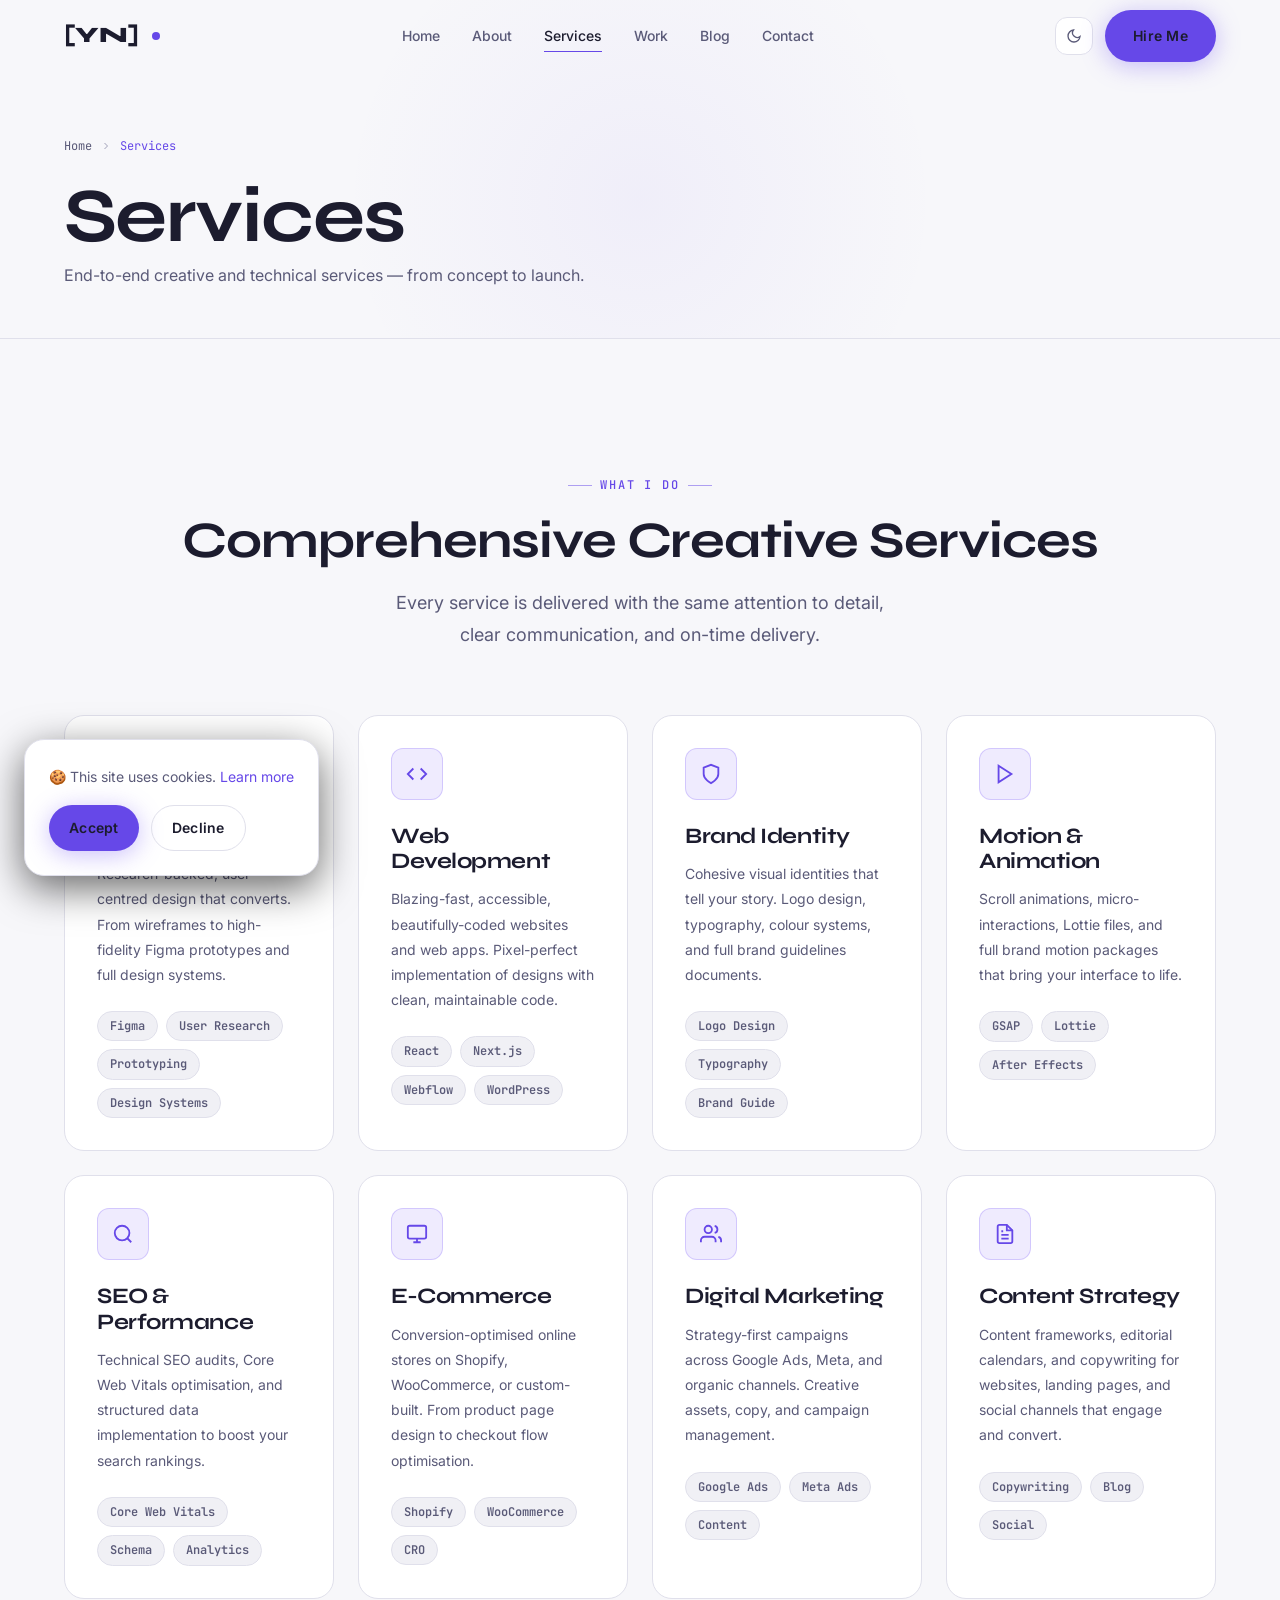
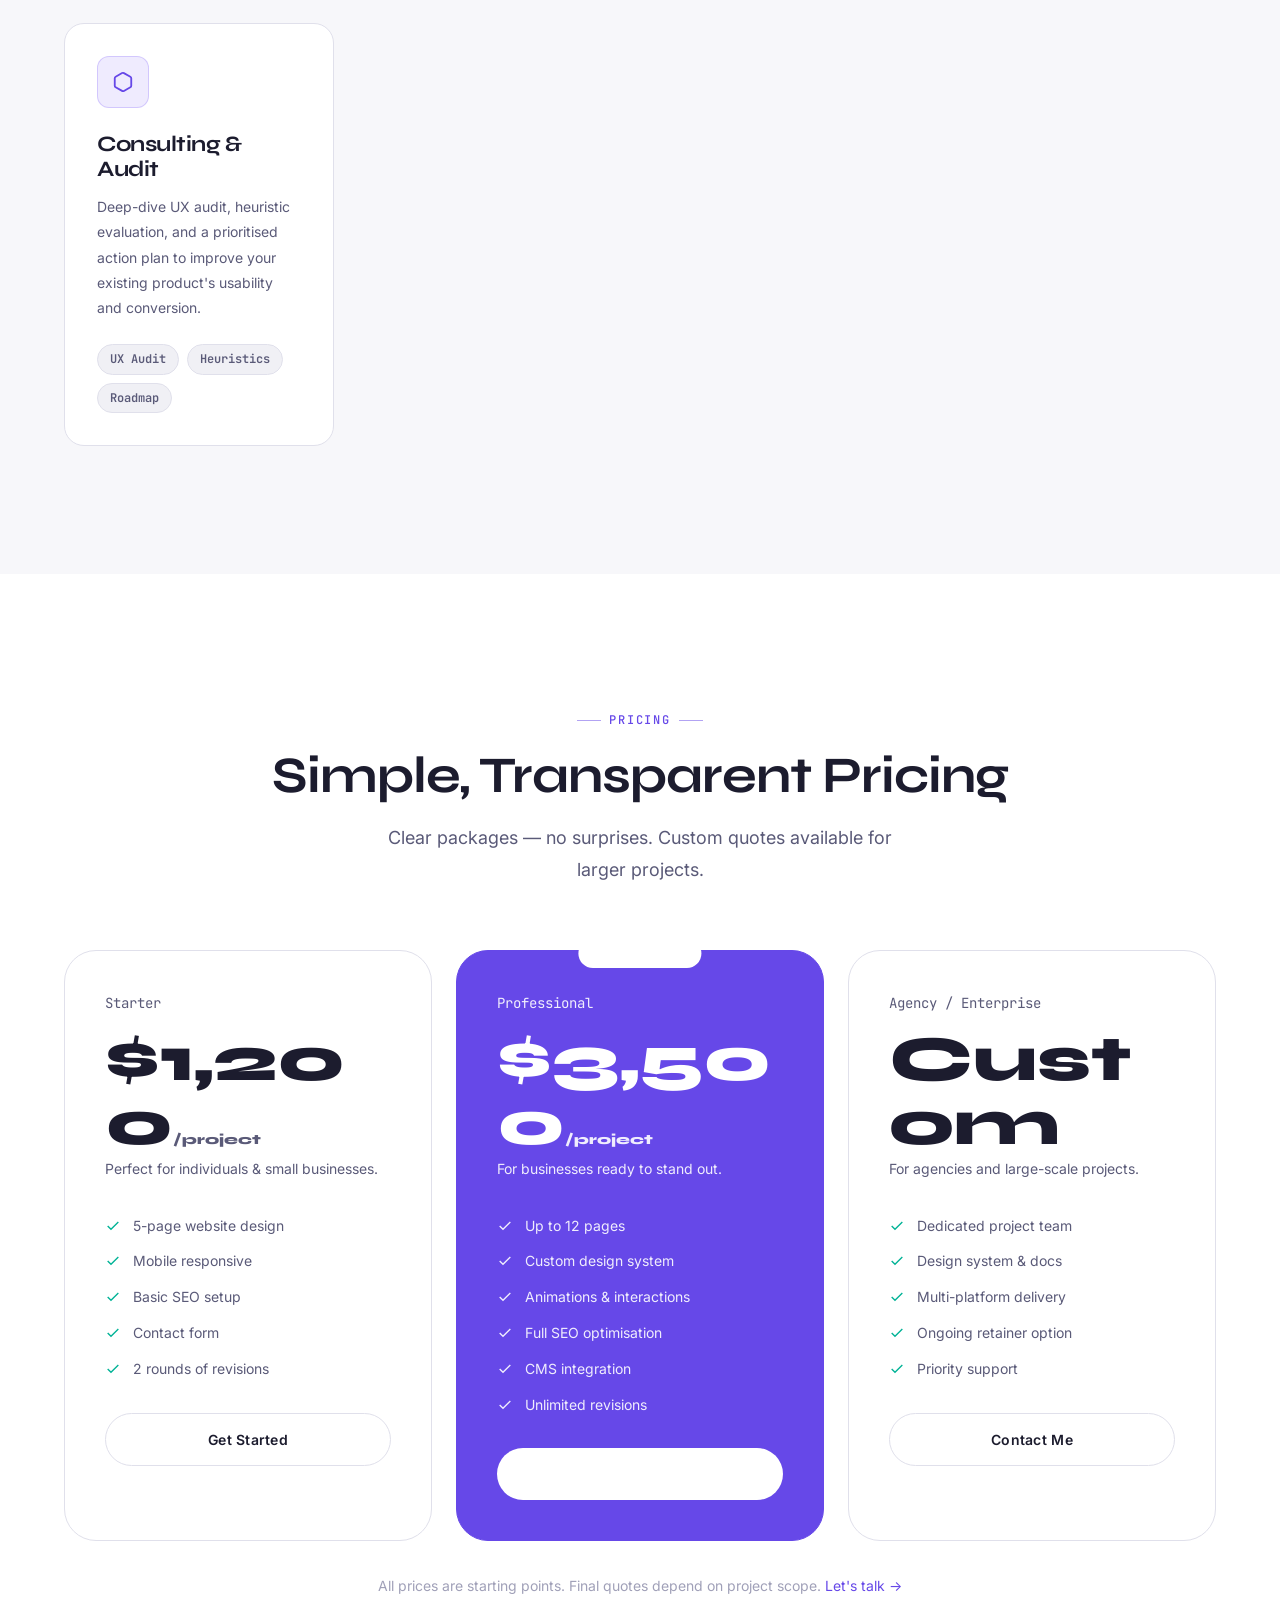
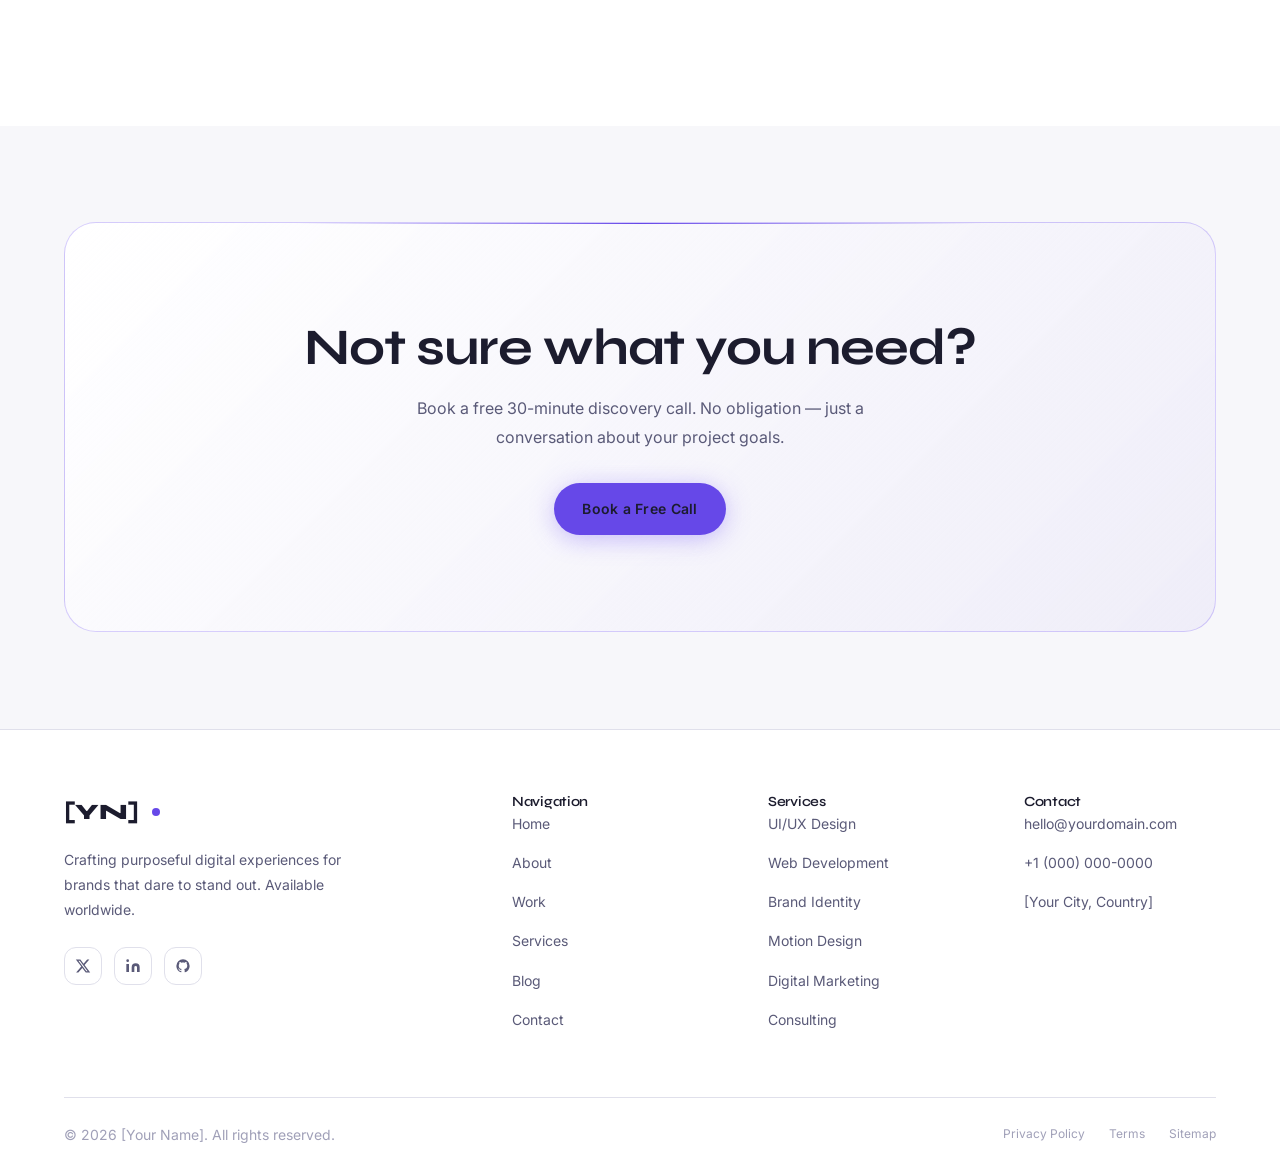
==== commit e600edb6: "Implement responsive fix for services and pricing grid Added responsive styles to prevent horizontal" ====
--- a/portfolio-pro-template/services.html
+++ b/portfolio-pro-template/services.html
@@ -15,6 +15,81 @@
   <link rel="stylesheet" href="assets/css/responsive.css" />
   <meta name="description" content="Explore the design and development services offered by [Your Name], including UI/UX, web development, branding, and more." />
   <title>Services — [Your Name] | Freelance Designer</title>
+
+  <!-- ══ Services/Pricing responsive fix ══
+       Loaded last so it wins the cascade over style.css / responsive.css.
+       Problem it solves: the service & pricing cards were overflowing their
+       grid tracks (long text/badges forcing a column wider than its track),
+       which pushed the whole grid past the viewport edge and made the page
+       scrollable sideways. The fix below stops any element from forcing
+       horizontal scroll and makes the grids reflow into fewer columns
+       (down to 1 on small screens) instead of spilling outside the page. -->
+  <style id="services-responsive-fix">
+    html, body {
+      overflow-x: hidden;   /* belt-and-suspenders: nothing can scroll the page sideways */
+      max-width: 100%;
+    }
+
+    .services-grid,
+    .pricing-grid {
+      display: grid;
+      grid-template-columns: repeat(auto-fit, minmax(260px, 1fr));
+      gap: 1.5rem;
+      width: 100%;
+      align-items: stretch;
+    }
+
+    .service-card,
+    .pricing-card {
+      width: 100%;
+      max-width: 100%;
+      min-width: 0;        /* the real fix: lets a grid item shrink below its content's natural width */
+      box-sizing: border-box;
+      transform: none;     /* drop any scale()/translate() that was nudging the featured card sideways */
+    }
+
+    .service-tech-list {
+      display: flex;
+      flex-wrap: wrap;
+      gap: .5rem;
+      max-width: 100%;
+    }
+
+    .service-tech-list .badge {
+      white-space: normal;
+      max-width: 100%;
+    }
+
+    .service-card h3,
+    .service-card p,
+    .pricing-card * {
+      overflow-wrap: break-word;
+      word-break: break-word;
+    }
+
+    .pricing-card--featured {
+      grid-column: auto;   /* don't let the "featured" card claim extra columns and skew the row */
+    }
+
+    img, svg {
+      max-width: 100%;
+      height: auto;
+    }
+
+    @media (max-width: 860px) {
+      .services-grid,
+      .pricing-grid {
+        grid-template-columns: repeat(auto-fit, minmax(220px, 1fr));
+      }
+    }
+
+    @media (max-width: 600px) {
+      .services-grid,
+      .pricing-grid {
+        grid-template-columns: 1fr;  /* single column on phones — stacks straight down, no sideways drift */
+      }
+    }
+  </style>
 </head>
 <body>
   <!-- ══ PRELOADER ══ -->
@@ -249,4 +324,4 @@
   <script src="assets/js/contact-form.js"></script>
   <script>document.getElementById('footer-year').textContent = new Date().getFullYear();</script>
 </body>
-</html>+</html>
